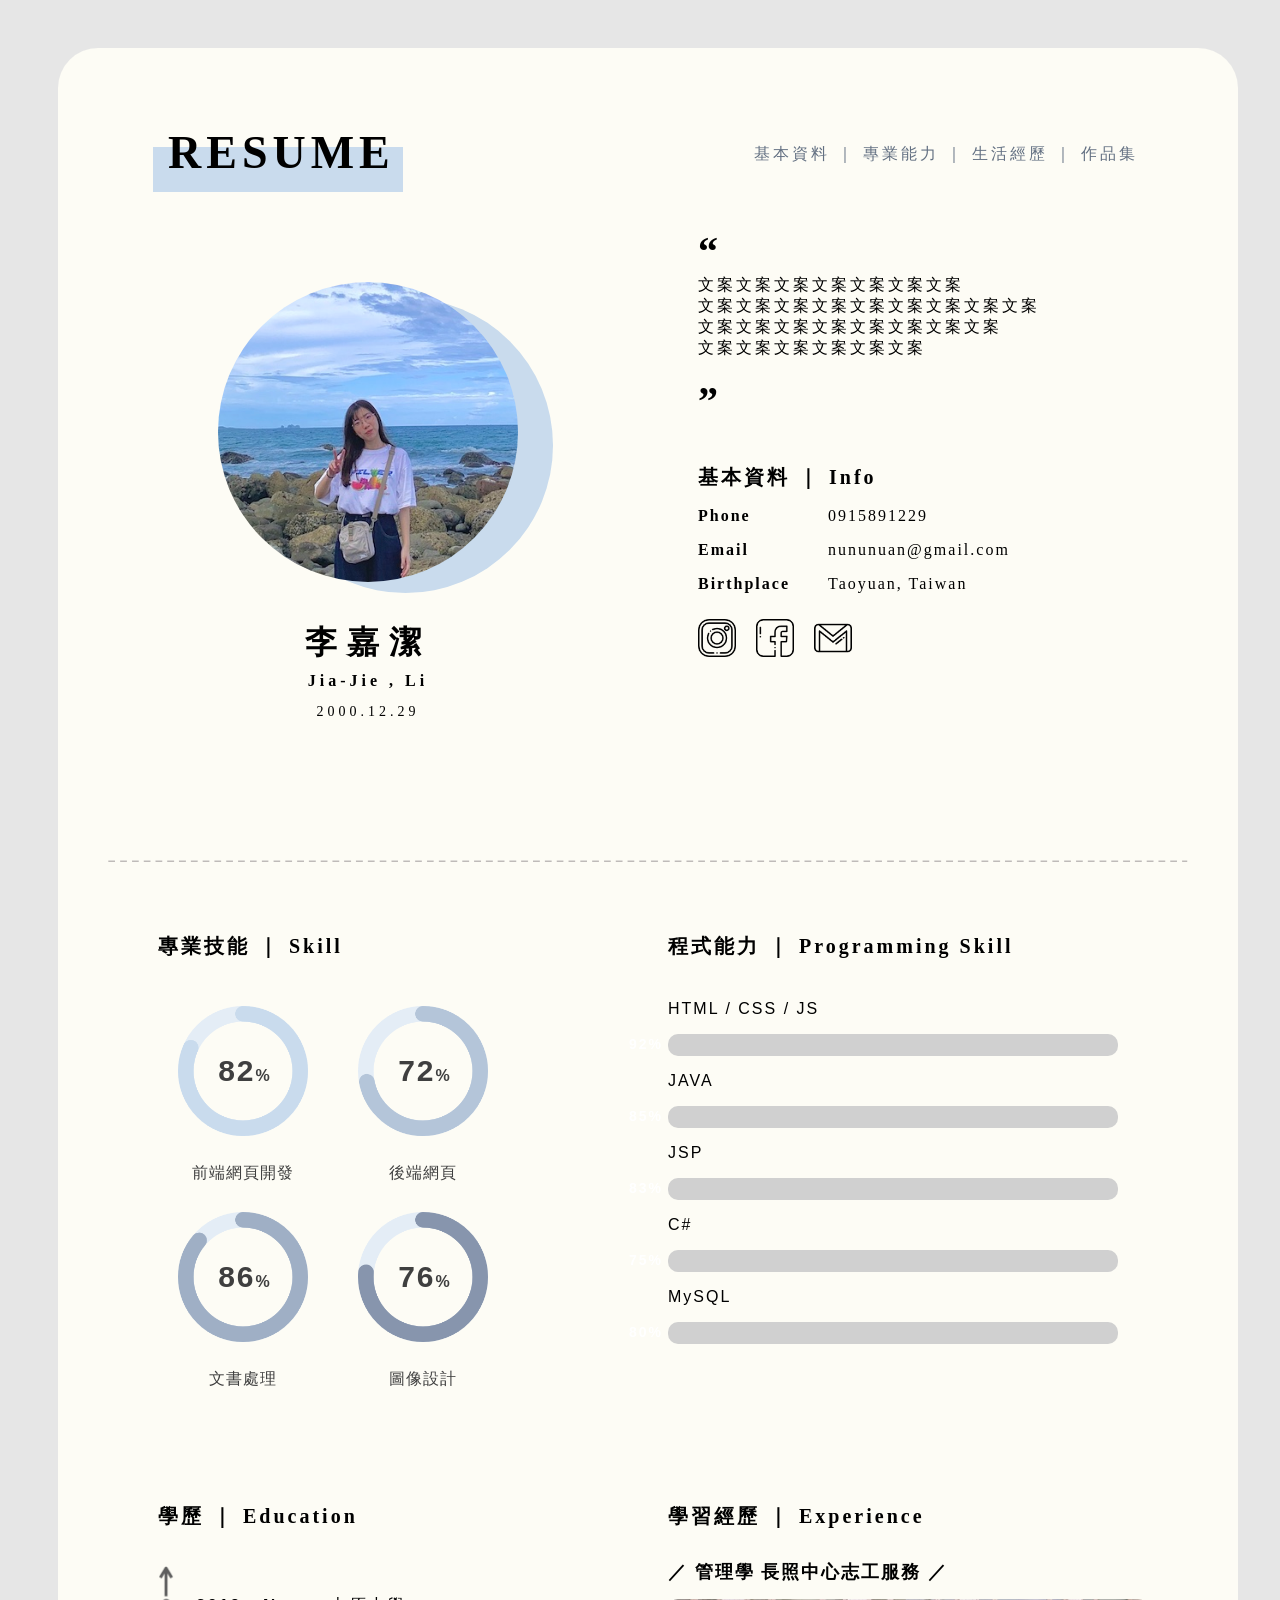
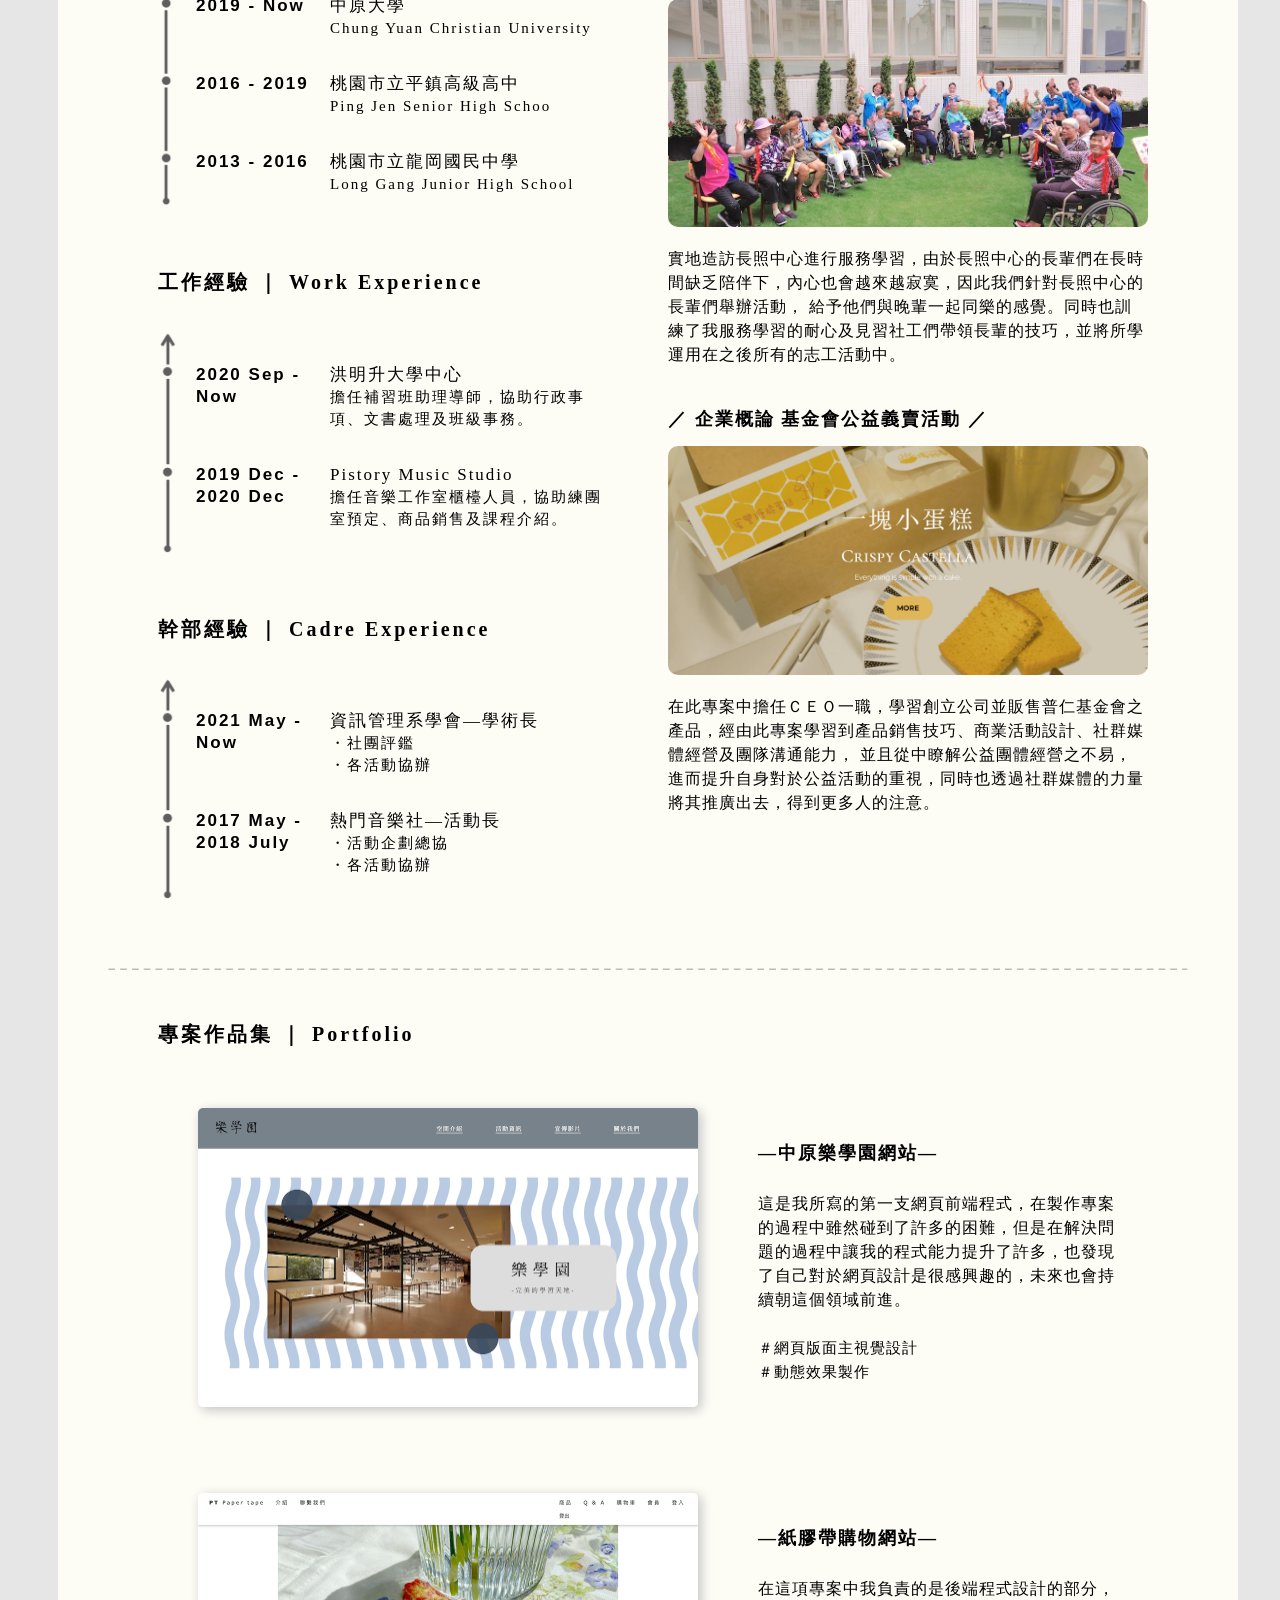
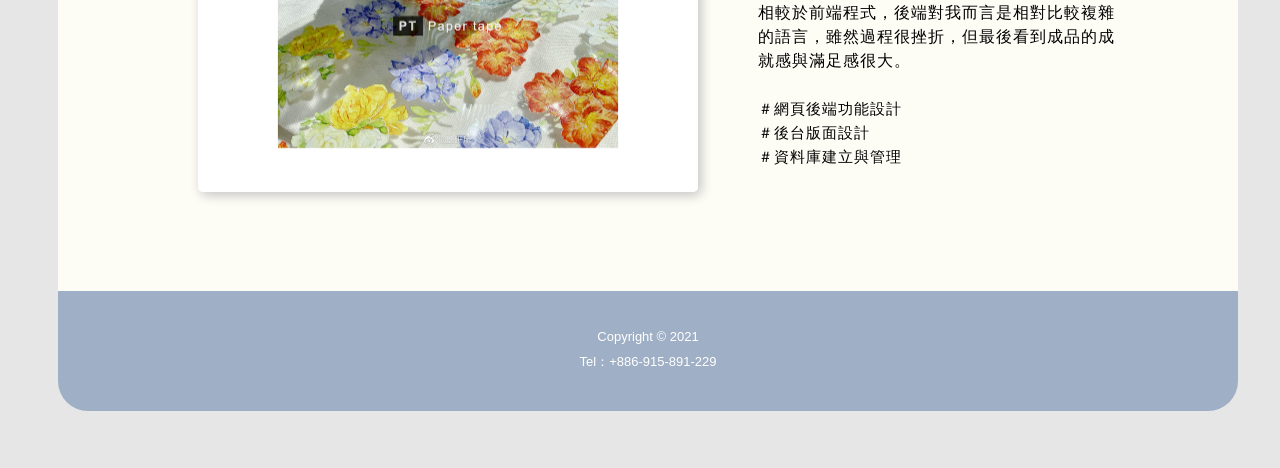
==== index.html @ 5266a080 "Add files via upload" ====
<!DOCTYPE html>
<html lang="en">
<head>
    <meta charset="UTF-8">
    <meta http-equiv="X-UA-Compatible" content="IE=edge">
    <meta name="viewport" content="width=device-width, initial-scale=1.0">
    <title>個人履歷</title>
    <link rel="stylesheet" href="R.css"> 

</head>

<body>

    <div class="big">
        <nav>
            <p><a href="#info">基本資料</a> ｜ <a href="#skill">專業能力</a> ｜ <a href="#exp">生活經歷</a> ｜ <a href="#port">作品集</a></p>
        </nav>
    <section class="s1">
        <div class="b1">
            <div class="title">
                <h1>RESUME</h1>
            <div class="cb1"></div>
            </div>
            <div class="p1">
                <img src="img/me-2.jpg">
                <img src="img/me-aft.PNG" class="pic-aft"> 
            </div>
            <div class="bgc1"></div>
            <div class="t1">
                <h1>李嘉潔</h1>
                <h2>Jia-Jie , Li</h2>
                <p>2000.12.29</p>
            </div>
        </div>
        <div id="info">
        <div class="b2">
            <div class="t2">
                <h1>“</h1>
                <p>文案文案文案文案文案文案文案<br>
                   文案文案文案文案文案文案文案文案文案<br>
                   文案文案文案文案文案文案文案文案<br>
                   文案文案文案文案文案文案<br><br></p>
                <h1>”</h1>
            </div>
            <div class="t3">
                <h1>基本資料 ｜ Info</h1>
                <div class="t4">
                    <div class="tleft">
                        <p>Phone</p>
                        <p>Email</p>
                        <p>Birthplace</p>
                    </div>
                    <div class="tright">
                        <p>0915891229</p>
                        <p>nununuan@gmail.com</p>
                        <p>Taoyuan, Taiwan</p>
                    </div>
                </div>
                <div class="t4">
                    <img src="img/ig.png">
                    <img src="img/fb.png">
                    <img src="img/email.png">
                </div>
            </div>
        </div>
        </div>
    </section>
    <img src="img/line.png" style="width: 1080px; margin-left: 50px; opacity: 0.8;">
    <section class="s2">
        <div id="skill">
        <div class="b3">
                <h1>專業技能 ｜ <span>Skill</span></h1>
            <div class="pie1">
                <div class="b-skills">
                    <div class="col-xs-12 col-sm-6 col-md-3">
                        <div class="skill-item center-block">
                            <div class="chart-container">
                                <div class="chart " data-percent="85" data-bar-color="#C9DBED">
                                    <span class="percent" data-after="%">85</span>
                                </div>
                            </div>
                            <p>前端網頁開發</p>
                        </div>
                    </div>
                </div>
            </div>
            <div class="pie2">
                    <div class="b-skills">
                        <div class="col-xs-12 col-sm-6 col-md-3">
                            <div class="skill-item center-block">
                                <div class="chart-container">       
                                    <div class="chart " data-percent="75" data-bar-color="#B4C5D9">
                                        <span class="percent" data-after="%">75</span>
                                    </div>        
                                </div>
                                <p>後端網頁</p>
                            </div>
                        </div>        
                    </div>
            </div>
            <div class="pie3">
                <div class="b-skills">
                    <div class="col-xs-12 col-sm-6 col-md-3">
                        <div class="skill-item center-block">
                            <div class="chart-container">
                                <div class="chart " data-percent="90" data-bar-color="#9FAFC5">
                                    <span class="percent" data-after="%">90</span>
                                </div>
                            </div>
                            <p>文書處理</p>
                        </div>
                    </div>
                </div>
            </div>
            <div class="pie4">
                <div class="b-skills">
                    <div class="col-xs-12 col-sm-6 col-md-3">
                        <div class="skill-item center-block">
                            <div class="chart-container">
                                <div class="chart " data-percent="80" data-bar-color="#8795AD">
                                    <span class="percent" data-after="%">80</span>
                                </div>
                            </div>
                            <p>圖像設計</p>
                        </div>
                    </div>
                </div>
            </div>
        </div>
        <div class="b4">
            <div id ="skill-section">
            <h1>程式能力 ｜ Programming Skill</h1>
            <div class="b-bar">
                <p>HTML / CSS / JS</p>
                <div class="progress">
                    <div class="progress-bar" data-progress="92">
                        <span>92%</span>
                    </div>
                </div>
                <p>JAVA</p>
                <div class="progress">
                    <div class="progress-bar" data-progress="85">
                        <span>85%</span>
                    </div>
                </div>
                <p>JSP</p>
                <div class="progress">
                    <div class="progress-bar" data-progress="83">
                        <span>83%</span>
                    </div>
                </div>
                <p>C#</p>
                <div class="progress">
                    <div class="progress-bar" data-progress="75">
                        <span>75%</span>
                    </div>
                </div>
                <p>MySQL</p>
                <div class="progress">
                    <div class="progress-bar" data-progress="80">
                        <span>80%</span>
                    </div>
                </div>
            </div>
            </div>
        </div>
        </div>
    </section>

    <section class="s3">
        <div id="exp">
        <div class="bb7">
            <div class="bb56">
                <div class="b5">
                    <h1>學歷 ｜ Education</h1>
                    <img src="img/edu-arrow.png">
                    <table class="bg">
                        <tr>
                            <td class="th">2019 - Now</td>
                            <td class="tp">中原大學<br><span class="small">Chung Yuan Christian University</span></td>
                        </tr>
                    </table>
                    <table class="bg">
                        <tr>
                            <td class="th">2016 - 2019</td>
                            <td class="tp">桃園市立平鎮高級高中<br><span class="small">Ping Jen Senior High Schoo</span></td>
                        </tr>
                    </table>
                    <table class="bg">
                        <tr>
                            <td class="th">2013 - 2016</td>
                            <td class="tp">桃園市立龍岡國民中學<br><span class="small">Long Gang Junior High School</span></td>
                        </tr>
                    </table>
                </div>
                <div class="b6">
                    <h1>工作經驗 ｜ Work Experience</h1>
                    <img src="img/work-arrow.png">
                    <table class="bg">
                        <tr>
                            <td class="th">2020 Sep -<br>Now</td>
                            <td class="tp">洪明升大學中心<br><span class="small">擔任補習班助理導師，協助行政事項、文書處理及班級事務。</span></td>
                        </tr>
                    </table>
                    <table class="bg">
                        <tr>
                            <td class="th">2019 Dec -<br>2020 Dec</td>
                            <td class="tp">Pistory Music Studio<br><span class="small">擔任音樂工作室櫃檯人員，協助練團室預定、商品銷售及課程介紹。</span></td>
                        </tr>
                    </table>
                </div>
                <div class="b7">
                    <h1>幹部經驗 ｜ Cadre Experience</h1>
                    <img src="img/work-arrow.png">
                    <table class="bg">
                        <tr>
                            <td class="th">2021 May -<br>Now</td>
                            <td class="tp">資訊管理系學會—學術長<br><span class="small">・社團評鑑<br>・各活動協辦</span></td>
                        </tr>
                    </table>
                    <table class="bg">
                        <tr>
                            <td class="th">2017 May -<br>2018 July</td>
                            <td class="tp">熱門音樂社—活動長<br><span class="small">・活動企劃總協<br>・各活動協辦</span></td>
                        </tr>
                    </table>
                </div>
            </div>
            <div class="b8">
                <h1>學習經歷 ｜ Experience</h1>
                <div class="c1">
                    <h2>／ 管理學 <span class="small"> 長照中心志工服務 ／</span></h2>
                    <img src="img/c1-1.jpg" onmouseover="this.src=' img/c1-2.png ';" onmouseout="this.src=' img/c1-1.jpg ';" width="450px">
                    <p>實地造訪<span>長照中心進行服務學習</span>，由於長照中心的長輩們在長時間缺乏陪伴下，內心也會越來越寂寞，因此我們針對長照中心的長輩們舉辦活動，
                        給予他們與晚輩一起同樂的感覺。同時也訓練了我服務學習的<span>耐心</span>及<span>見習社工</span>們帶領長輩的技巧，並將所學運用在之後所有的志工活動中。</p>
                    <div class="b8-icon-1">
                        <img src="img/star-2.png" style="width: 80px; position: absolute; left: -75px; top: 350px;">
                        <img src="img/star-1.png" style="width: 90px; position: absolute; left: 465px; top: 420px;">
                    </div>
                </div>
                <div class="c2">
                    <h2>／ 企業概論 <span class="small"> 基金會公益義賣活動 ／</span></h2>
                    <img src="img/c2-1.png" onmouseover="this.src=' img/c2-2.png ';" onmouseout="this.src=' img/c2-1.png ';" width="450px">
                    <p>在此專案中<span>擔任ＣＥＯ</span>一職，學習創立公司並販售普仁基金會之產品，經由此專案學習到<span>產品銷售技巧、商業活動設計、社群媒體經營及團隊溝通能力</span>，
                        並且從中瞭解公益團體經營之不易，進而提升自身對於公益活動的重視，同時也透過社群媒體的力量將其推廣出去，得到更多人的注意。
                    </p>
                    <div class="b8-icon-2">
                        <img src="img/cake-1.png" style="width: 80px; position: absolute; left: -75px; top: 860px;">
                        <img src="img/cake-2.png" style="width: 80px; position: absolute; left: 485px; top: 800px; ">
                    </div>
                </div>
                
            </div>
        </div>
        </div>
    </section>
    <img src="img/line.png" style="width: 1080px; margin-left: 50px; opacity: 0.8;">
    <section class="s4">
        <div id="port">
        <div class="b9">
            <h1>專案作品集 ｜ Portfolio</h1>
            <div class="port-1">
                <img src="img/port-1.png">
                <h2>—中原樂學園網站—</h2>
                <p>這是我所寫的第一支網頁前端程式，在製作專案的過程中雖然碰到了許多的困難，但是在解決問題的過程中讓我的程式能力提升了許多，也發現了自己對於網頁設計是很感興趣的，未來也會持續朝這個領域前進。
                    <span><br><br>＃網頁版面主視覺設計<br>＃動態效果製作</span>
                </p>
            </div>
            <div class="port-2">
                <img src="img/port-2.png">
                <h2>—紙膠帶購物網站—</h2>
                <p>在這項專案中我負責的是後端程式設計的部分，相較於前端程式，後端對我而言是相對比較複雜的語言，雖然過程很挫折，但最後看到成品的成就感與滿足感很大。
                    <span><br><br>＃網頁後端功能設計<br>＃後台版面設計<br>＃資料庫建立與管理</span>
                </p>
            </div>
        </div>
        </div>
    </section>
    <footer>
        <div class="foot">
            <p>Copyright © 2021<br>Tel：+886-915-891-229</p>
        </div>
    </footer>




    </div>
<script src="js/jquery-2.2.4.min.js"></script>
<script src="js/jquery.appear.min.js"></script>
<script src="js/jquery.easypiechart.min.js"></script> 
<script src="js/bar.js"></script>

</body>
</html>
---- R.css ----
body{
    background-color: #e6e6e6;
    position: absolute;
    left: 50%;
    transform: translate(-50%);
}
.big{
    width: 1180px;
    height: 3560px;
    background-color: #fdfcf5;
    margin-top: 40px;
    margin-bottom: 60px;
    border-radius: 40px;
    z-index: -10;
}
nav{
    position: absolute;
    top: 120px;
    right: 100px;
    z-index: 20;
}
nav p{
    color: #637082;
    letter-spacing: 3px;
}
a{
    text-decoration:none;
    color: #637082;
}


/*Info========================================*/
.s1{
    height: 800px;
    width: 1200px;
    position: relative;
    top: 20px;
    /*background-color: #cfcfce;*/
}
.b1{
    position: absolute;
    top: 40px;
    left: 160px;
}
.title h1{
    font-size: 46px;
    letter-spacing: 5px;
    position: relative;
    left: -50px;
    top: -20px;
    z-index: 1;
}
.cb1{
    width: 250px;
    height: 45px;
    background-color: #c9dbed;
    position: relative;
    top: -90px;
    left: -65px;
}
.p1{
    position: relative;
    margin-top: 0px;
    z-index: 1;
}
.p1 img{
    width: 300px;
    border-radius: 50%;
}
.pic-aft{
    position: absolute; 
    left: 0px;
    opacity: 0;
    transition: opacity .3s;

}
.p1:hover .pic-aft{
    opacity: 1;
}
.t1{
    margin-top: 40px;
    text-align: center;
}
.t1 h1{
    font-size: 32px;
    line-height: 32px;
    letter-spacing: 10px;
    margin: 0px;
}
.t1 h2{
    font-size: 16px;
    letter-spacing: 4px;
}
.t1 p{
    font-size: 14px;
    letter-spacing: 4px;
}
.bgc1{
    width: 295px;
    height: 295px;
    border-radius: 50%;
    background-color: #c9dbed;
    position: absolute;
    top: 190px;
    left: 40px;
}
.b2{
    position: absolute;
    top: 160px;
    left: 600px;
    width: 450px;
    height: 560px;
    /*background-color: rgb(238, 238, 238);*/
    padding-left: 40px;
}
.t2 h1{
    font-size: 40px;
    margin: 0px;
}
.t2 p{
    font-size: 16px;
    letter-spacing: 3px;
    margin: 0px;
}
.t3{
    margin-top: 40px;
}
.t3 h1{
    font-size: 20px;
    letter-spacing: 3px;
    margin: 0px;
}
.t4{
    display: flex;
}
.t4 p{
    font-size: 16px;
    letter-spacing: 2px;
}
.t4 .tleft{
    width: 130px;
    font-weight: bold;
}
.t4 img{
    width: 38px;
    height: 38px;
    margin-right: 20px;
    margin-top: 10px;
}


/*Skill=======================================*/
.s2{
    height: 590px;
    /*background-color: #fff;*/
}
/*pie chart==================================*/
.b3{
    position: absolute;
    left: 100px;
    margin-top: 50px;
}
.b3 p{
    letter-spacing: 1px;
}
.b3 h1{
    font-size: 20px;
    letter-spacing: 3px;
}
.b-skills
{
	text-align: center;
}
.b-skills:last-child { margin-bottom: -30px; }
.skill-item
{
	position: relative;
	max-width: 130px;
	width: 100%;
	margin-bottom: 30px;
	color: rgb(63, 63, 63);
}
.chart-container
{
	position: relative;
	width: 100%;
	height: 0;
	padding-top: 100%;
	margin-bottom: 27px;
}
.skill-item .chart,
.skill-item .chart canvas
{
	position: absolute;
	top: 0;
	left: 0;
	width: 100% !important;
	height: 100% !important;
}
.skill-item .chart:before
{
	content: "";
	width: 0;
	height: 100%;
}
.skill-item .chart:before,
.skill-item .percent
{
	display: inline-block;
	vertical-align: middle;
}
.skill-item .percent
{
	position: relative;
	font-size: 30px;
	font-weight: 700;
    letter-spacing: 2px;
	z-index: 2;
    font-family: Arial, Helvetica, sans-serif;
}
.skill-item  .percent:after
{
	content: attr(data-after);
	font-size: 16px;
}
.pie1{
    position: relative;
    top: 30px;
    left: 20px;

}
.pie2{
    position: relative;
    top: -148px;
    left: 200px;
}
.pie3{
    position: relative;
    top: -120px;
    left: 20px;
}
.pie4{
    position: relative;
    top: -298px;
    left: 200px;
}

/*skill bar===============================*/
.b4{
    position: absolute;
    left: 610px;
    margin-top: 50px;
    width: 450px;
    height: 480px;
}
.b4 h1{
    font-size: 20px;
    letter-spacing: 3px;
}
.b-bar{
    margin-top: 40px;
    font-family: Verdana, Geneva, Tahoma, sans-serif;
    letter-spacing: 2px;
}
.b-bar p{
    font-size: 16px;
}
.progress{
    width: 100%;
    height: 22px; /*軸寬度*/
    background-color: #D0D0D0;
    border-radius: 10px;
}
.progress .progress-bar{
    width: 0%;
    opacity: 0;
    height: 100%;
    background-color: #9FAFC5;
    border-radius: 10px;
    position: relative;
    transition: all 2s;
}
.progress-bar span{
    position: absolute;
    top: 0;
    right: 0;
    color: #fff;
    font-weight: 600;
    font-size: 14px;
    margin-top: 2px;
    margin-right: 5px;
}



/*歷程時間軸=========================================*/
.bb7{
    display: flex;
}
.s3{
    height: 1100px;
    /*background-color: rgb(206, 206, 206);*/
}
.b5{
    position: relative;
    top: 30px;
    left: 100px;
    height: 320px;
    width: 450px;
    /*background-color: lightcoral;*/
}
.b5 h1{
    font-size: 20px;
    letter-spacing: 3px;
}
.b5 img{
    height: 240px;
    position: relative;
    top: 20px;
}
.b6{
    position: relative;
    left: 100px;
    top: 60px;
    width: 450px;
    height: 300px;
    /*background-color: rosybrown;*/
}
.b6 h1{
    font-size: 20px;
    letter-spacing: 3px;
}
.b6 img{
    height: 220px;
    position: relative;
    top: 20px;
}
.b7{
    position: relative;
    left: 100px;
    top: 90px;
    height: 280px;
    width: 450px;
    /*background-color: royalblue;*/
}
.b7 h1{
    font-size: 20px;
    letter-spacing: 3px;
}
.b7 img{
    height: 220px;
    position: relative;
    top: 20px;
}
table {
    /*border: 1px solid;*/
    border-collapse: collapse;
    width: 420px;
    height: 70px;
    border-radius: 10px;
    letter-spacing: 2px;
    line-height: 22px;
    transition: .5s;
}
td{
    /*border: 1px solid;*/
    vertical-align: text-top; /*文字靠上對齊*/
    padding-top: 8px;
    padding-left: 13px;
}
.bg:hover{
    border-radius: 10px;
    background-color: #B4C5D9;
}
.th{
    width: 120px;
    font-size: 17px;
    font-weight: bold;
    font-family: Arial, Helvetica, sans-serif;
    line-height: 22px;
}
.tp{
    font-size: 17px;
}
.tp .small{
    font-size: 15px;
}

.b5 table{
    position: relative;
    left: 25px;
    top: -203px;
    margin-bottom: 18px;
    height: 60px;
}
.b6 table{
    position: relative;
    left: 25px;
    top: -181px;
    margin-bottom: 18px;
    height: 82px;
}
.b7 table{
    position: relative;
    left: 25px;
    top: -181px;
    margin-bottom: 18px;
    height: 82px;
}



/*學習經歷===========================================*/
.b8{
    width: 480px;
    height: 950px;
    position: relative;
    left: 160px;
    top: 30px;
    /*background-color: lightblue;*/
}
.b8 h1{
    font-size: 20px;
    letter-spacing: 3px;
}
.b8 img{
    width: 480px;
    border-radius: 10px;
}
.b8 h2{
    font-size: 18px;
    letter-spacing: 2px;
}
.b8 p{
    letter-spacing: 1px;
    line-height: 24px;
}
.c1{
    margin-top: 30px;
}
.c2{
    margin-top: 40px;
}
/*hover互動===================*/
.b8-icon-1 img{
    opacity: 0;
}
.c1:hover p span{
    background-color: rgb(247, 240, 144);
    font-weight: 800;
}
.c1:hover .b8-icon-1 img{
    opacity: 1;
}

.b8-icon-2 img{
    opacity: 0;
}
.c2:hover p span{
    background-color: rgb(247, 240, 144);
    font-weight: 800;
}
.c2:hover .b8-icon-2 img{
    opacity: 1;
}

    

/*作品集================================================*/
.s4{
    height: 900px;
    /*background-color: thistle;*/
}
.b9{
    width: 980px;
    height: 850px;
    position: relative;
    left: 100px;
    top: 30px;
    /*background-color: lightblue;*/
}
.b9 h1{
    font-size: 20px;
    letter-spacing: 3px;
}
.b9 img{
    width: 500px;
    border-radius: 5px;
    position: relative;
    z-index: 1;
    transition: transform .4s;
    box-shadow:3px 3px 12px #C2C2C2;

}
.b9 img:hover{
    transform: scale(1.1);

}
.b9 h2{
    font-size: 18px;
    letter-spacing: 2px;
    transition: .5s;
}
.b9 p{
    width: 360px;
    letter-spacing: 1px;
    line-height: 24px;
}

.port-1{
    /*background-color: #e1edfa;*/
    border-radius: 20px;
    width: 900px;
    height: 305px;
    margin-top: 60px;
    margin-left: 40px;
}
.port-1 h2{
    position: absolute;
    left: 600px;
    top: 105px;
}
.port-1:hover h2{
    letter-spacing: 8px;
    left: 645px;
}
.port-1 p{
    position:absolute;
    left: 600px;
    top: 155px;
}
.port-1 p span{
    font-size: 15px;
}
.port-1:hover span{
    color: #3A5471;
}
.port-2{
    /*background-color: #e1edfa;*/
    width: 900px;
    height: 305px;
    margin-top: 80px;
    margin-left: 40px;  
}
.port-2 h2{
    position: absolute;
    left: 600px;
    top: 490px;
}
.port-2:hover h2{
    letter-spacing: 8px;
    left: 648px;
}
.port-2 p{
    position:absolute;
    left: 600px;
    top: 540px;
}
.port-2 p span{
    font-size: 15px;
}
.port-2:hover span{
    color: #3A5471;
}

/*footer===============================*/
.foot{
    width: 1180px;
    height: 100px;
    border-bottom-right-radius: 30px;
    border-bottom-left-radius: 30px;
    background-color: #9FAFC5;
    padding-top: 20px;
}
.foot p{
    font-size: 13px;
    color: #fff;
    text-align: center;
    font-family: Arial, Helvetica, sans-serif;
    line-height: 25px;
}
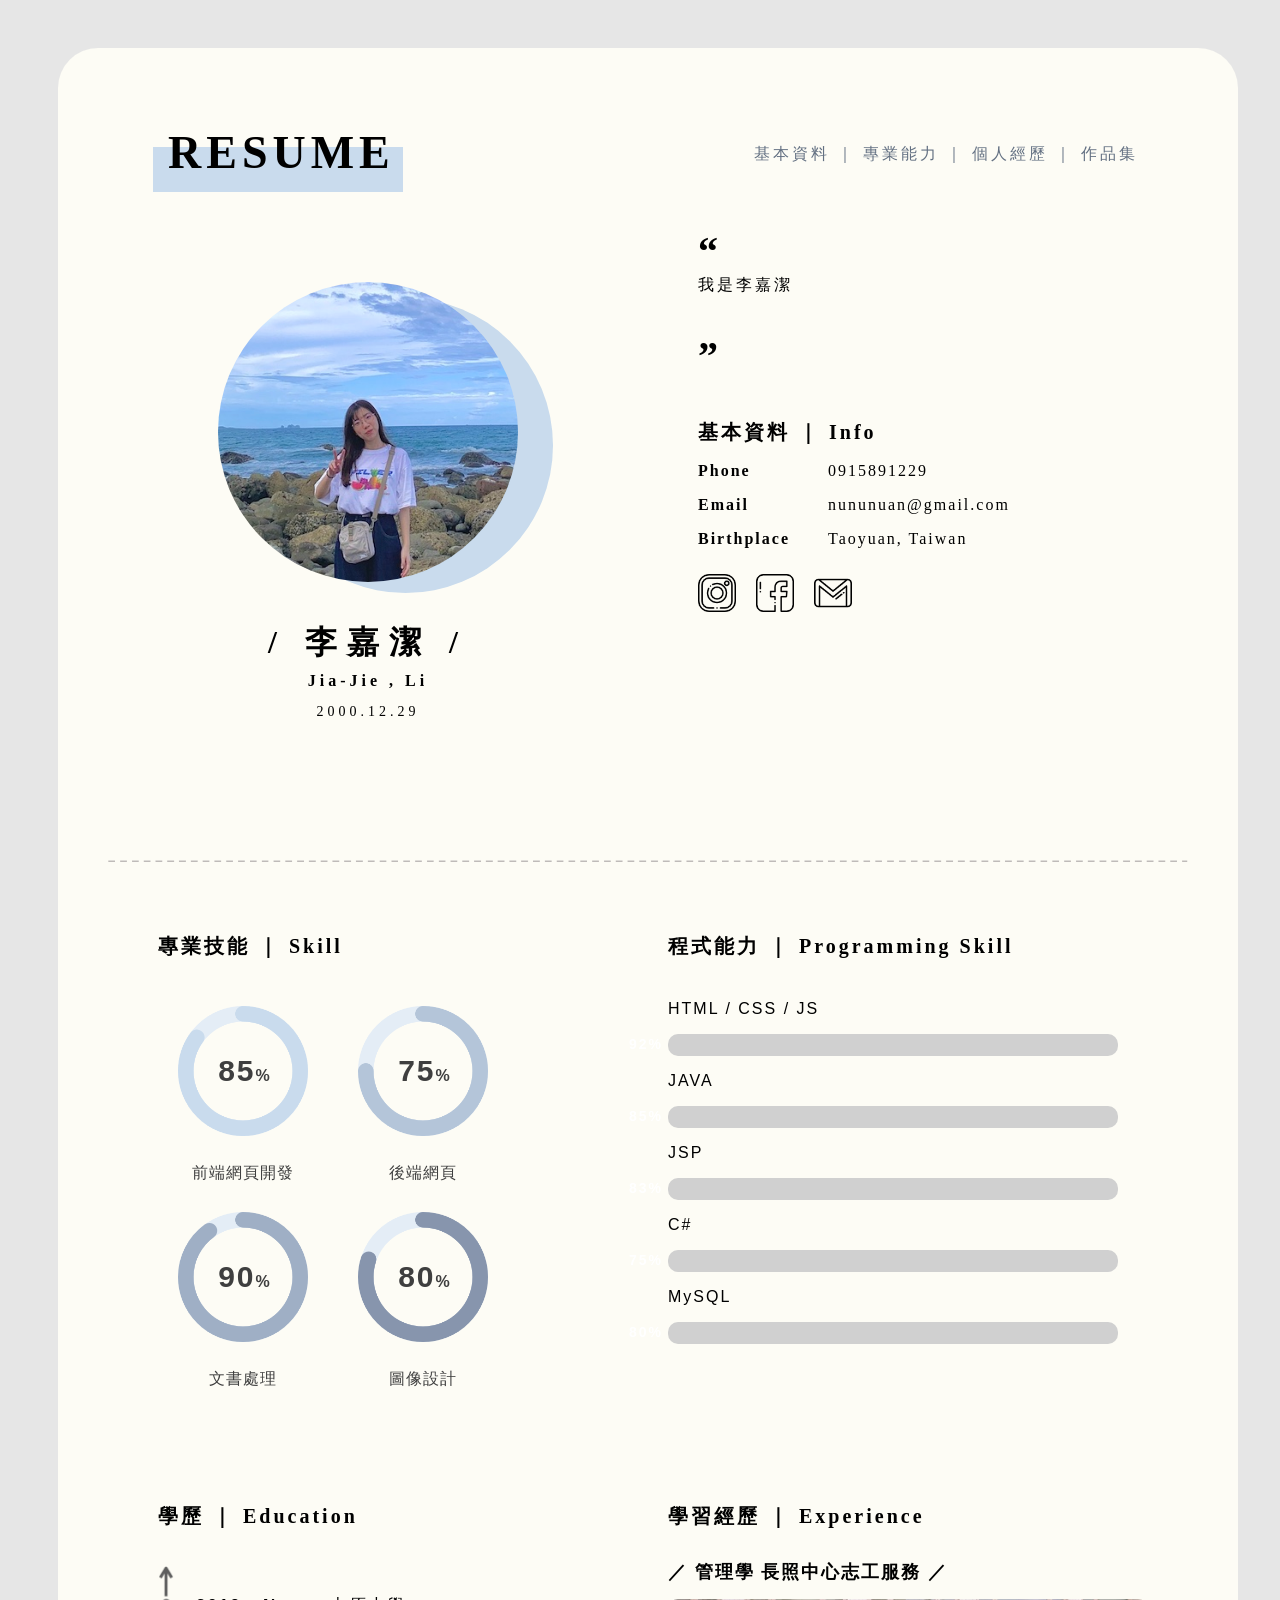
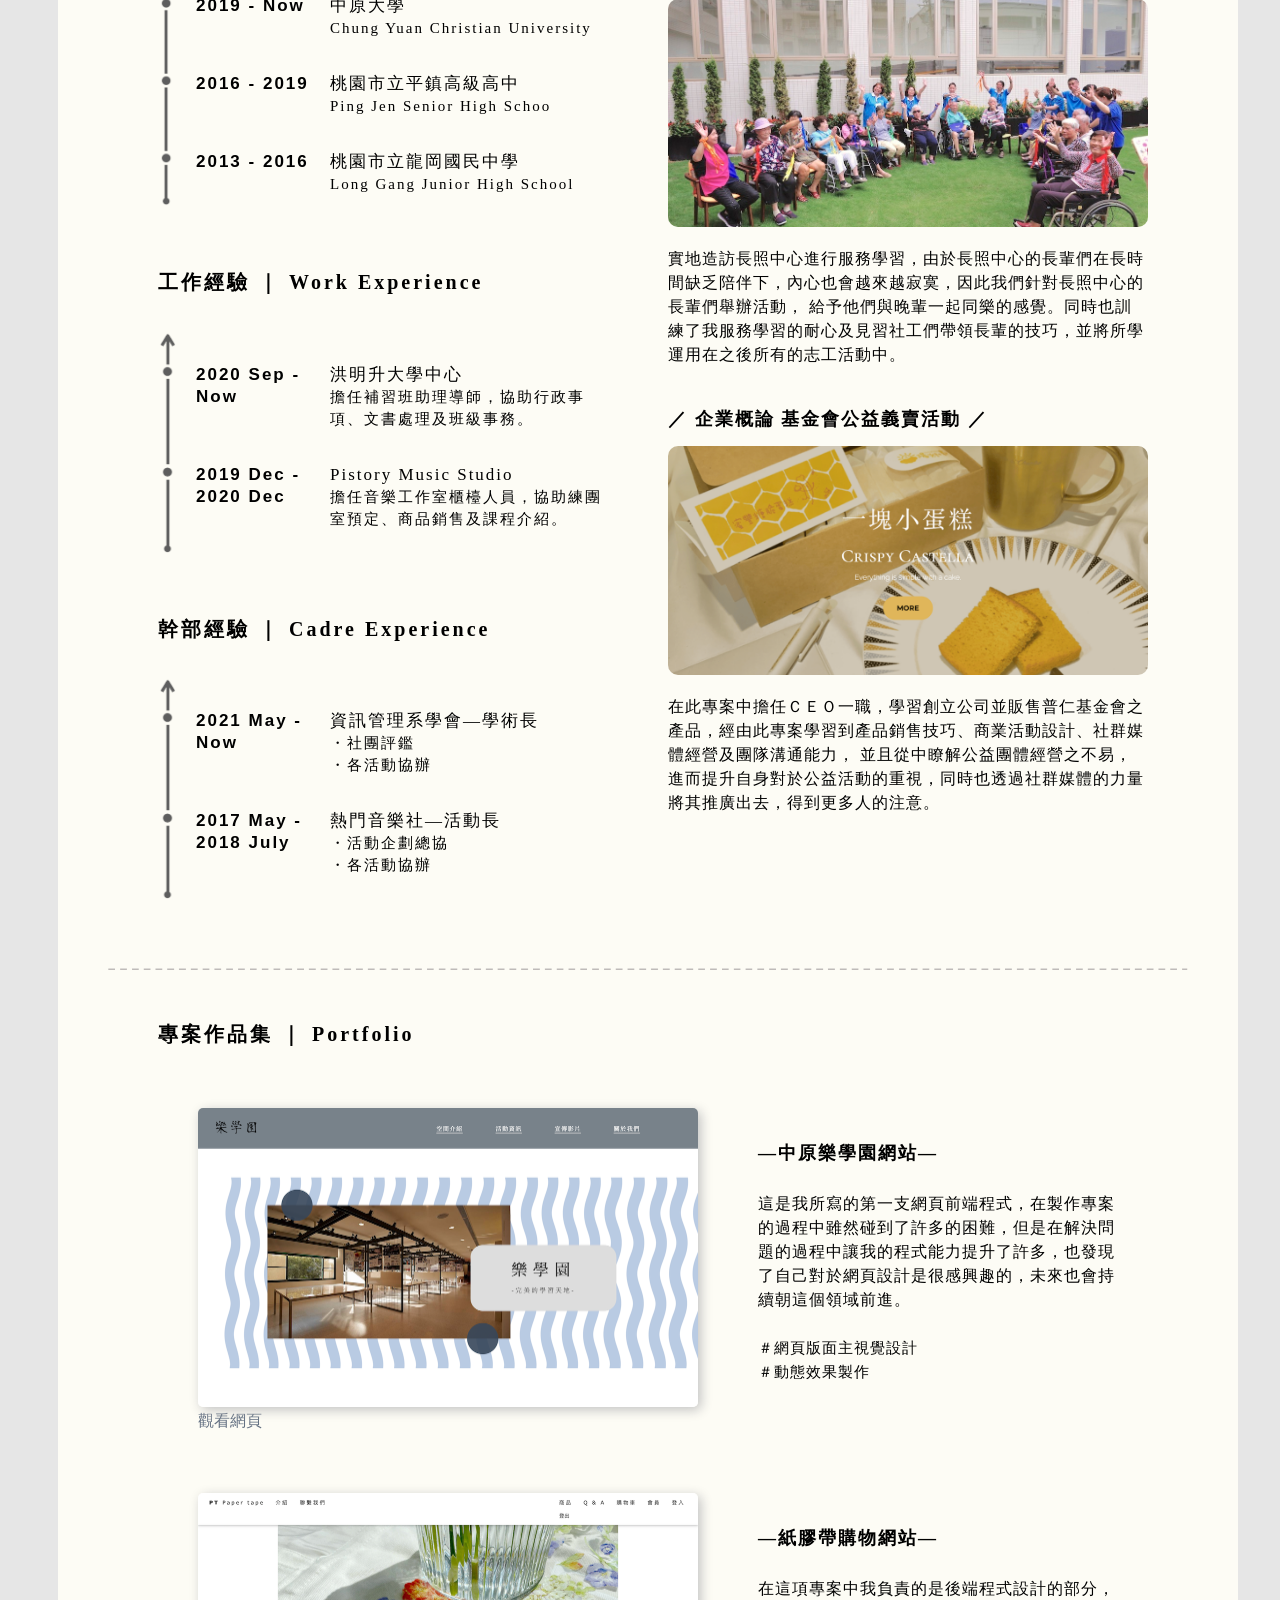
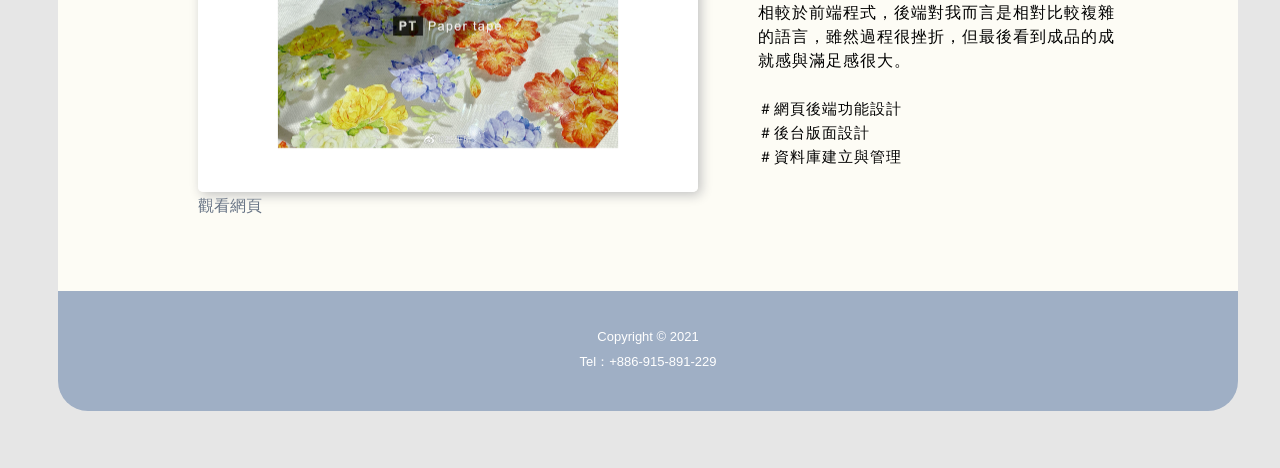
==== commit c5d2ddeb: "Add files via upload" ====
--- a/index.html
+++ b/index.html
@@ -13,7 +13,7 @@
 
     <div class="big">
         <nav>
-            <p><a href="#info">基本資料</a> ｜ <a href="#skill">專業能力</a> ｜ <a href="#exp">生活經歷</a> ｜ <a href="#port">作品集</a></p>
+            <p><a href="#info">基本資料</a> ｜ <a href="#skill">專業能力</a> ｜ <a href="#exp">個人經歷</a> ｜ <a href="#port">作品集</a></p>
         </nav>
     <section class="s1">
         <div class="b1">
@@ -27,7 +27,7 @@
             </div>
             <div class="bgc1"></div>
             <div class="t1">
-                <h1>李嘉潔</h1>
+                <h1>/ 李嘉潔 /</h1>
                 <h2>Jia-Jie , Li</h2>
                 <p>2000.12.29</p>
             </div>
@@ -36,14 +36,12 @@
         <div class="b2">
             <div class="t2">
                 <h1>“</h1>
-                <p>文案文案文案文案文案文案文案<br>
-                   文案文案文案文案文案文案文案文案文案<br>
-                   文案文案文案文案文案文案文案文案<br>
-                   文案文案文案文案文案文案<br><br></p>
+                <p>我是李嘉潔<br>
+                   <br><br></p>
                 <h1>”</h1>
             </div>
             <div class="t3">
-                <h1>基本資料 ｜ Info</h1>
+                <h1>基本資料 ｜ <span>Info</span></h1>
                 <div class="t4">
                     <div class="tleft">
                         <p>Phone</p>
@@ -57,9 +55,9 @@
                     </div>
                 </div>
                 <div class="t4">
-                    <img src="img/ig.png">
-                    <img src="img/fb.png">
-                    <img src="img/email.png">
+                    <a href="https://www.instagram.com/_001229/"><img src="img/ig.png"></a> 
+                    <a href="https://www.facebook.com/nununuan/"><img src="img/fb.png"></a> 
+                    <a href="mailto:nununuan@gmail.com"><img src="img/email.png"></a>
                 </div>
             </div>
         </div>
@@ -129,7 +127,7 @@
         </div>
         <div class="b4">
             <div id ="skill-section">
-            <h1>程式能力 ｜ Programming Skill</h1>
+            <h1>程式能力 ｜ <span>Programming Skill</span></h1>
             <div class="b-bar">
                 <p>HTML / CSS / JS</p>
                 <div class="progress">
@@ -172,7 +170,7 @@
         <div class="bb7">
             <div class="bb56">
                 <div class="b5">
-                    <h1>學歷 ｜ Education</h1>
+                    <h1>學歷 ｜ <span>Education</span></h1>
                     <img src="img/edu-arrow.png">
                     <table class="bg">
                         <tr>
@@ -194,7 +192,7 @@
                     </table>
                 </div>
                 <div class="b6">
-                    <h1>工作經驗 ｜ Work Experience</h1>
+                    <h1>工作經驗 ｜ <span>Work Experience</span></h1>
                     <img src="img/work-arrow.png">
                     <table class="bg">
                         <tr>
@@ -210,7 +208,7 @@
                     </table>
                 </div>
                 <div class="b7">
-                    <h1>幹部經驗 ｜ Cadre Experience</h1>
+                    <h1>幹部經驗 ｜ <span>Cadre Experience</span></h1>
                     <img src="img/work-arrow.png">
                     <table class="bg">
                         <tr>
@@ -227,7 +225,7 @@
                 </div>
             </div>
             <div class="b8">
-                <h1>學習經歷 ｜ Experience</h1>
+                <h1>學習經歷 ｜ <span>Experience</span></h1>
                 <div class="c1">
                     <h2>／ 管理學 <span class="small"> 長照中心志工服務 ／</span></h2>
                     <img src="img/c1-1.jpg" onmouseover="this.src=' img/c1-2.png ';" onmouseout="this.src=' img/c1-1.jpg ';" width="450px">
@@ -258,13 +256,14 @@
     <section class="s4">
         <div id="port">
         <div class="b9">
-            <h1>專案作品集 ｜ Portfolio</h1>
+            <h1>專案作品集 ｜ <span>Portfolio</span></h1>
             <div class="port-1">
                 <img src="img/port-1.png">
                 <h2>—中原樂學園網站—</h2>
                 <p>這是我所寫的第一支網頁前端程式，在製作專案的過程中雖然碰到了許多的困難，但是在解決問題的過程中讓我的程式能力提升了許多，也發現了自己對於網頁設計是很感興趣的，未來也會持續朝這個領域前進。
                     <span><br><br>＃網頁版面主視覺設計<br>＃動態效果製作</span>
                 </p>
+                <a href="https://qaq1229.github.io/QAQ1229/"><div class="bt">觀看網頁</div></a>
             </div>
             <div class="port-2">
                 <img src="img/port-2.png">
@@ -272,6 +271,7 @@
                 <p>在這項專案中我負責的是後端程式設計的部分，相較於前端程式，後端對我而言是相對比較複雜的語言，雖然過程很挫折，但最後看到成品的成就感與滿足感很大。
                     <span><br><br>＃網頁後端功能設計<br>＃後台版面設計<br>＃資料庫建立與管理</span>
                 </p>
+                <a href="https://chris-gpm.github.io/final/index.html"><div class="bt">觀看網頁</div></a>
             </div>
         </div>
         </div>
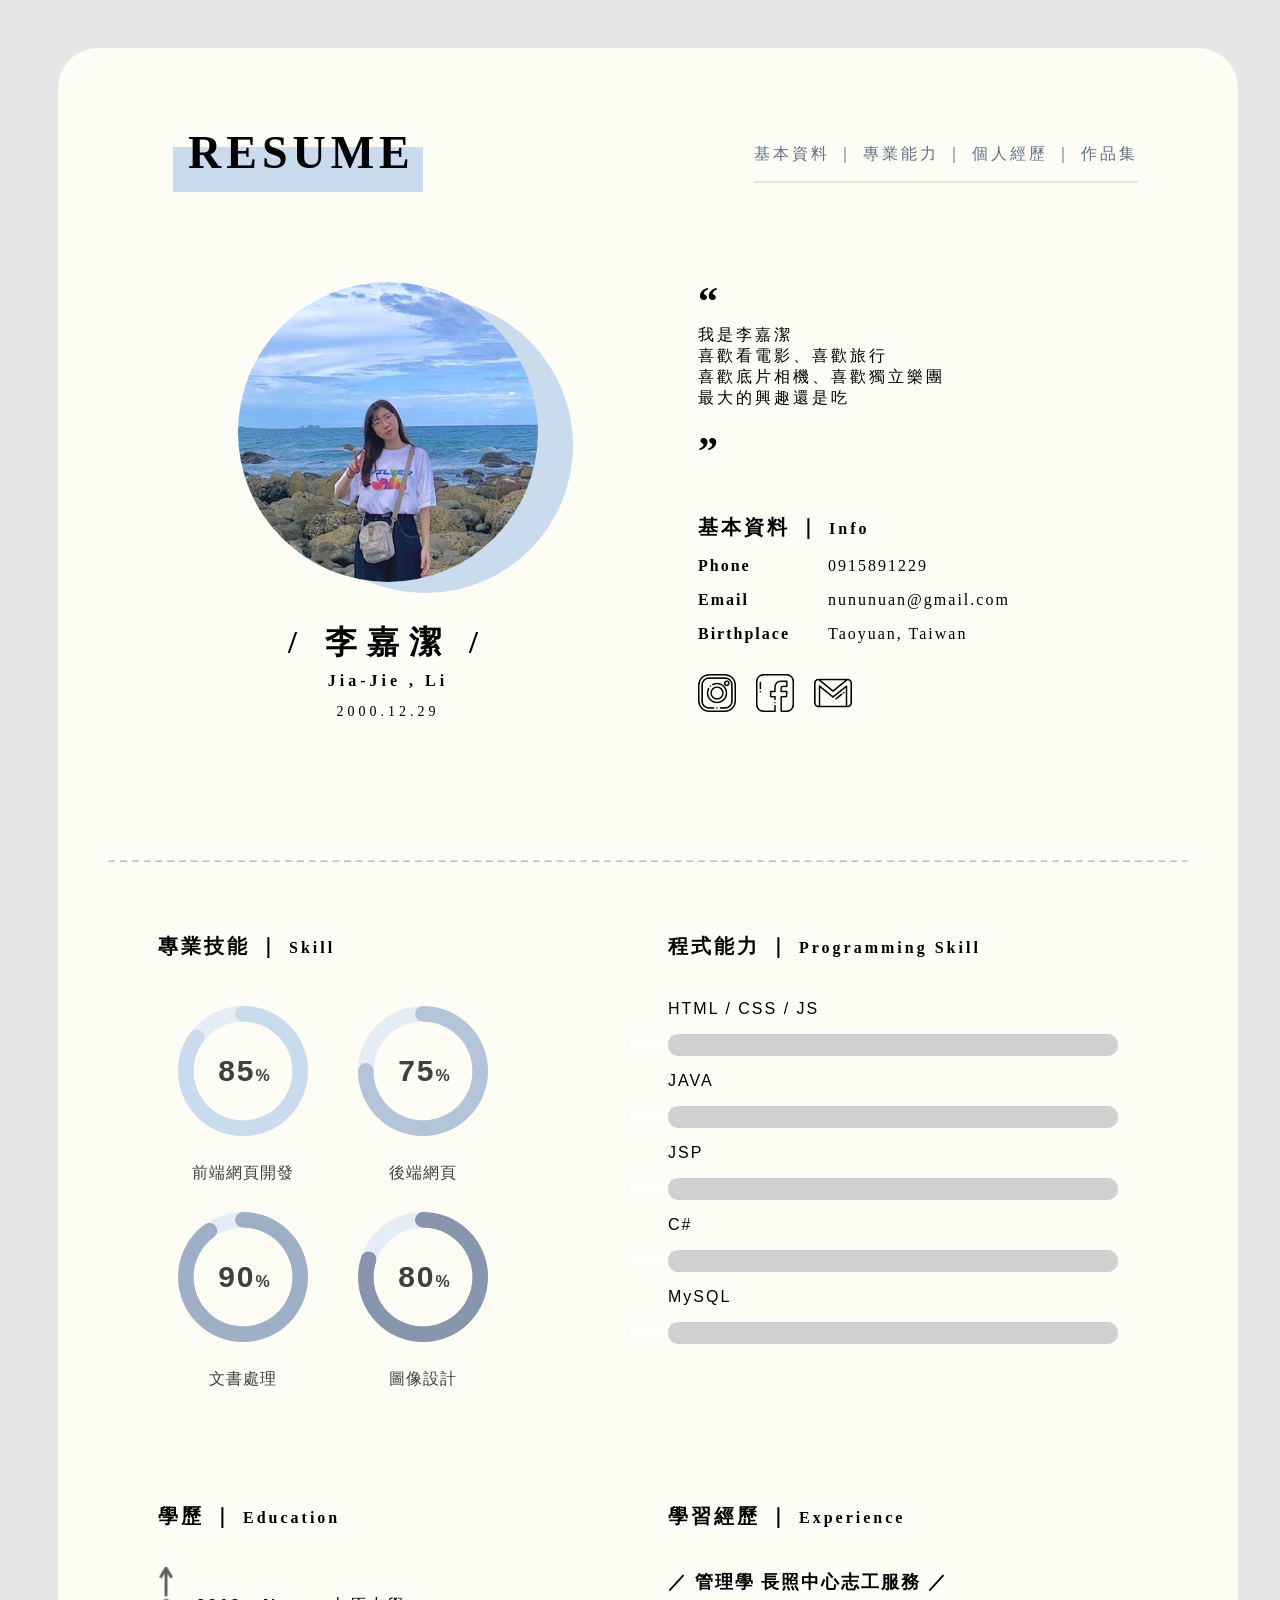
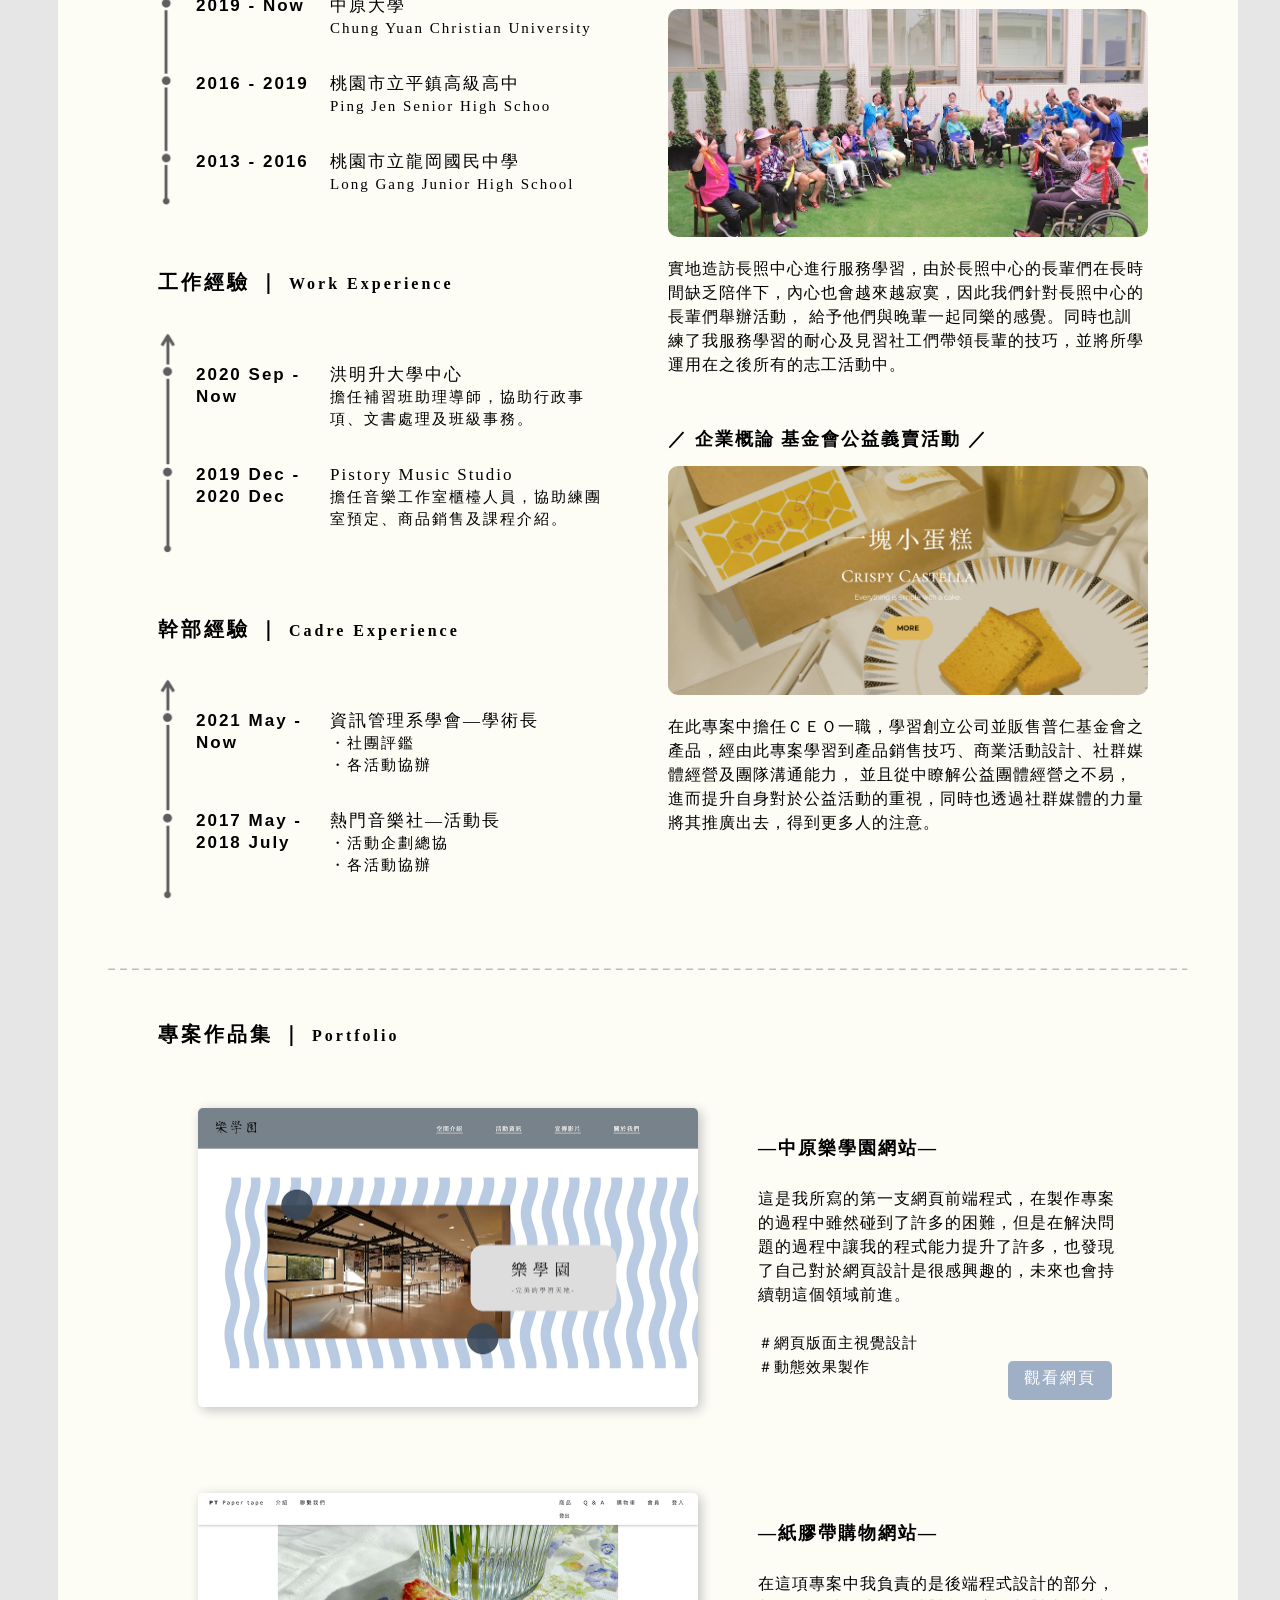
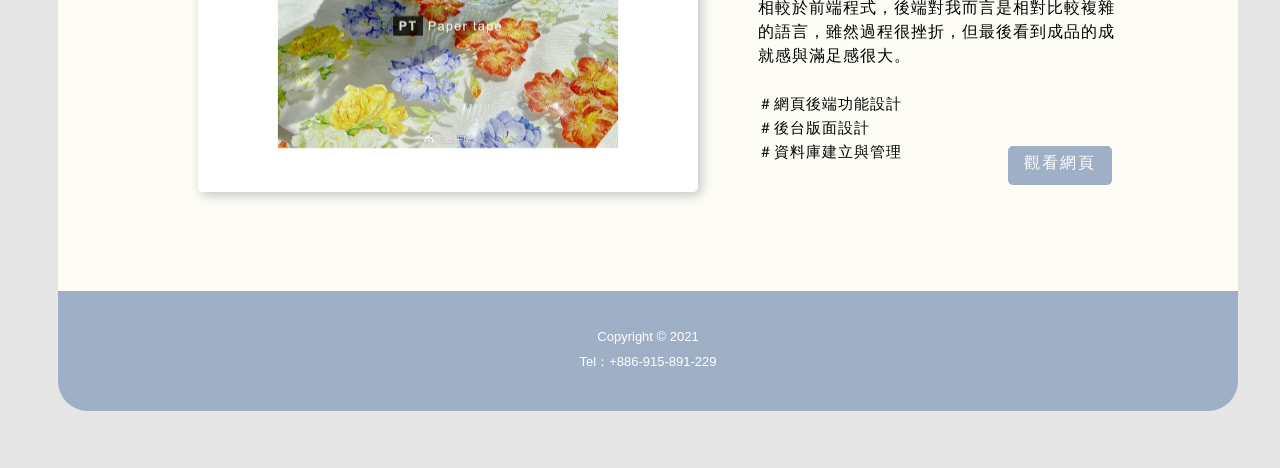
==== commit b4c0d7a0: "Add files via upload" ====
--- a/index.html
+++ b/index.html
@@ -37,6 +37,9 @@
             <div class="t2">
                 <h1>“</h1>
                 <p>我是李嘉潔<br>
+                   喜歡看電影、喜歡旅行<br>
+                   喜歡底片相機、喜歡獨立樂團<br>
+                   最大的興趣還是吃
                    <br><br></p>
                 <h1>”</h1>
             </div>
@@ -265,6 +268,9 @@
                 </p>
                 <a href="https://qaq1229.github.io/QAQ1229/"><div class="bt">觀看網頁</div></a>
             </div>
+            <div class="bt-c">
+                <img src="img/click.png" style="width: 80px; position: absolute; left: 940px; top: 280px; ">
+            </div>
             <div class="port-2">
                 <img src="img/port-2.png">
                 <h2>—紙膠帶購物網站—</h2>
@@ -273,6 +279,9 @@
                 </p>
                 <a href="https://chris-gpm.github.io/final/index.html"><div class="bt">觀看網頁</div></a>
             </div>
+            <div class="bt-c">
+                <img src="img/click.png" style="width: 80px; position: absolute; left: 940px; top: 665px; ">
+            </div>
         </div>
         </div>
     </section>
--- a/R.css
+++ b/R.css
@@ -1,8 +1,14 @@
+
+@import url(https://fonts.googleapis.com/earlyaccess/cwtexfangsong.css);
+
+
 body{
     background-color: #e6e6e6;
     position: absolute;
     left: 50%;
     transform: translate(-50%);
+    font-family: ‘cwTeXFangSong’, serif;
+
 }
 .big{
     width: 1180px;
@@ -18,16 +24,17 @@
     top: 120px;
     right: 100px;
     z-index: 20;
+    border-bottom: 2px solid #e6e6e6;
 }
 nav p{
     color: #637082;
     letter-spacing: 3px;
+    font-size: 16px;
 }
 a{
     text-decoration:none;
     color: #637082;
 }
-
 
 /*Info========================================*/
 .s1{
@@ -40,7 +47,7 @@
 .b1{
     position: absolute;
     top: 40px;
-    left: 160px;
+    left: 180px;
 }
 .title h1{
     font-size: 46px;
@@ -106,7 +113,7 @@
 }
 .b2{
     position: absolute;
-    top: 160px;
+    top: 210px;
     left: 600px;
     width: 450px;
     height: 560px;
@@ -130,6 +137,9 @@
     letter-spacing: 3px;
     margin: 0px;
 }
+.t3 h1 span{
+    font-size: 16px;
+}
 .t4{
     display: flex;
 }
@@ -145,7 +155,7 @@
     width: 38px;
     height: 38px;
     margin-right: 20px;
-    margin-top: 10px;
+    margin-top:15px;
 }
 
 
@@ -166,6 +176,9 @@
 .b3 h1{
     font-size: 20px;
     letter-spacing: 3px;
+}
+.b3 h1 span{
+    font-size: 16px;
 }
 .b-skills
 {
@@ -256,6 +269,9 @@
 .b4 h1{
     font-size: 20px;
     letter-spacing: 3px;
+}
+.b4 h1 span{
+    font-size: 16px;
 }
 .b-bar{
     margin-top: 40px;
@@ -313,6 +329,9 @@
     font-size: 20px;
     letter-spacing: 3px;
 }
+.b5 h1 span{
+    font-size: 16px;
+}
 .b5 img{
     height: 240px;
     position: relative;
@@ -330,6 +349,9 @@
     font-size: 20px;
     letter-spacing: 3px;
 }
+.b6 h1 span{
+    font-size: 16px;
+}
 .b6 img{
     height: 220px;
     position: relative;
@@ -346,6 +368,9 @@
 .b7 h1{
     font-size: 20px;
     letter-spacing: 3px;
+}
+.b7 h1 span{
+    font-size: 16px;
 }
 .b7 img{
     height: 220px;
@@ -360,7 +385,7 @@
     border-radius: 10px;
     letter-spacing: 2px;
     line-height: 22px;
-    transition: .5s;
+    transition: .3s;
 }
 td{
     /*border: 1px solid;*/
@@ -423,6 +448,9 @@
     font-size: 20px;
     letter-spacing: 3px;
 }
+.b8 h1 span{
+    font-size: 16px;
+}
 .b8 img{
     width: 480px;
     border-radius: 10px;
@@ -436,10 +464,10 @@
     line-height: 24px;
 }
 .c1{
-    margin-top: 30px;
+    margin-top: 40px;
 }
 .c2{
-    margin-top: 40px;
+    margin-top: 50px;
 }
 /*hover互動===================*/
 .b8-icon-1 img{
@@ -483,18 +511,8 @@
     font-size: 20px;
     letter-spacing: 3px;
 }
-.b9 img{
-    width: 500px;
-    border-radius: 5px;
-    position: relative;
-    z-index: 1;
-    transition: transform .4s;
-    box-shadow:3px 3px 12px #C2C2C2;
-
-}
-.b9 img:hover{
-    transform: scale(1.1);
-
+.b9 h1 span{
+    font-size: 16px;
 }
 .b9 h2{
     font-size: 18px;
@@ -506,7 +524,28 @@
     letter-spacing: 1px;
     line-height: 24px;
 }
-
+.port-1 img{
+    width: 500px;
+    border-radius: 5px;
+    position: relative;
+    z-index: 1;
+    transition: transform .4s;
+    box-shadow:3px 3px 12px #C2C2C2;
+}
+.port-1 img:hover{
+    transform: scale(1.1);
+}
+.port-2 img{
+    width: 500px;
+    border-radius: 5px;
+    position: relative;
+    z-index: 1;
+    transition: transform .4s;
+    box-shadow:3px 3px 12px #C2C2C2;
+}
+.port-2 img:hover{
+    transform: scale(1.1);
+}
 .port-1{
     /*background-color: #e1edfa;*/
     border-radius: 20px;
@@ -518,16 +557,16 @@
 .port-1 h2{
     position: absolute;
     left: 600px;
-    top: 105px;
+    top: 100px;
 }
 .port-1:hover h2{
     letter-spacing: 8px;
-    left: 645px;
+    left: 668px;
 }
 .port-1 p{
     position:absolute;
     left: 600px;
-    top: 155px;
+    top: 150px;
 }
 .port-1 p span{
     font-size: 15px;
@@ -545,22 +584,64 @@
 .port-2 h2{
     position: absolute;
     left: 600px;
-    top: 490px;
+    top: 485px;
 }
 .port-2:hover h2{
     letter-spacing: 8px;
-    left: 648px;
+    left: 666px;
 }
 .port-2 p{
     position:absolute;
     left: 600px;
-    top: 540px;
+    top: 535px;
 }
 .port-2 p span{
     font-size: 15px;
 }
 .port-2:hover span{
     color: #3A5471;
+}
+
+.port-1 .bt{
+    background-color: #9FAFC5;
+    color: #fff;
+    width: 90px;
+    height: 25px;
+    border-radius: 5px;
+    text-align: center;
+    padding: 7px;
+    position: relative;
+    left: 810px;
+    top: -50px;
+    letter-spacing: 2px;
+    transition: transform .4s;
+}
+.bt:hover{
+    transform: scale(1.05);
+    box-shadow:3px 3px 12px #C2C2C2;
+}
+.port-2 .bt{
+    background-color: #9FAFC5;
+    color: #fff;
+    width: 90px;
+    height: 25px;
+    border-radius: 5px;
+    text-align: center;
+    padding: 7px;
+    position: relative;
+    left: 810px;
+    top: -50px;
+    letter-spacing: 2px;
+    transition: transform .4s;
+}
+.bt-c img{
+    opacity: 0;
+}
+.port-1:hover +.bt-c img{
+    opacity: 1;
+}
+.port-2:hover +.bt-c img{
+    opacity: 1;
 }
 
 /*footer===============================*/
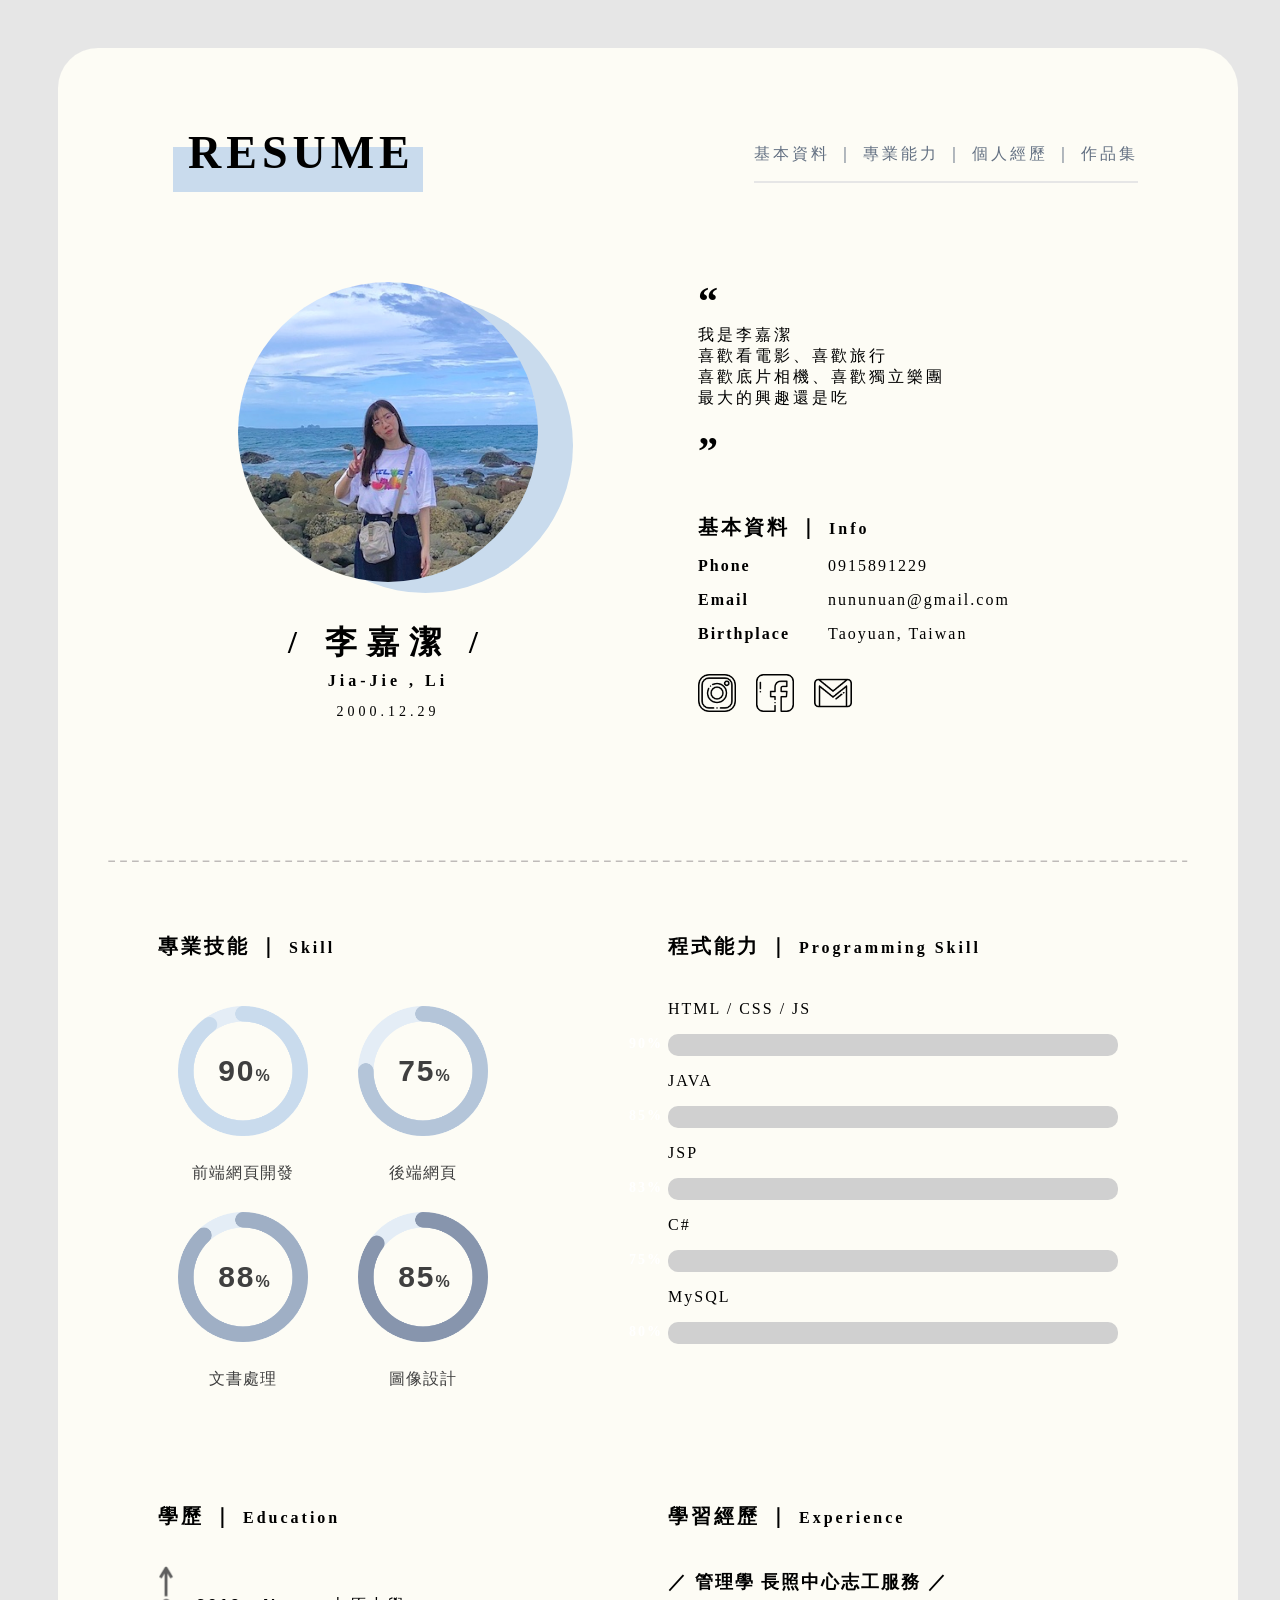
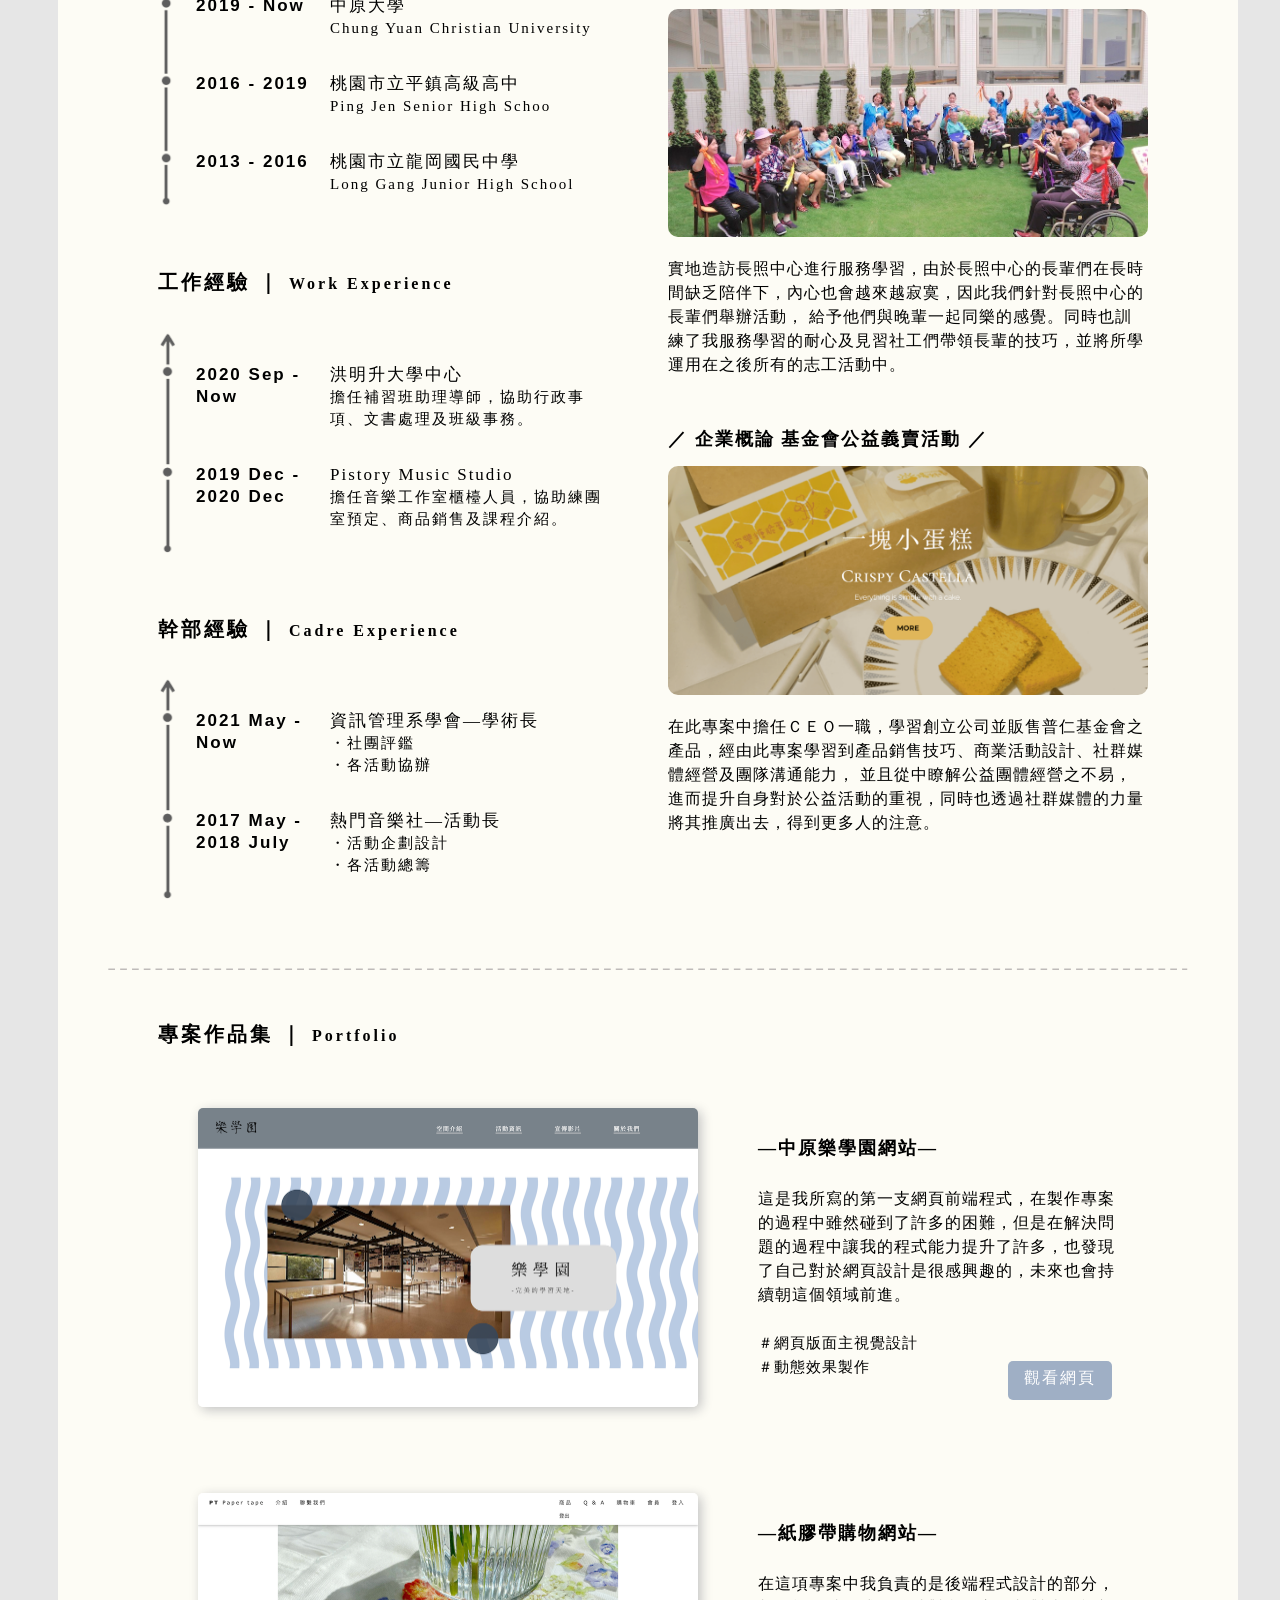
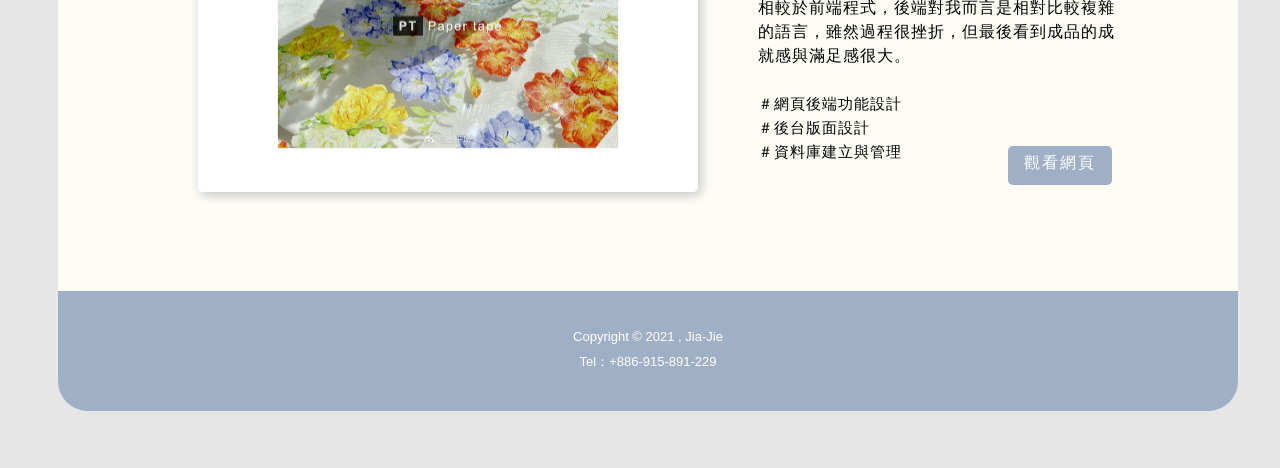
==== commit 76577123: "Add files via upload" ====
--- a/index.html
+++ b/index.html
@@ -76,8 +76,8 @@
                     <div class="col-xs-12 col-sm-6 col-md-3">
                         <div class="skill-item center-block">
                             <div class="chart-container">
-                                <div class="chart " data-percent="85" data-bar-color="#C9DBED">
-                                    <span class="percent" data-after="%">85</span>
+                                <div class="chart " data-percent="90" data-bar-color="#C9DBED">
+                                    <span class="percent" data-after="%">90</span>
                                 </div>
                             </div>
                             <p>前端網頁開發</p>
@@ -104,8 +104,8 @@
                     <div class="col-xs-12 col-sm-6 col-md-3">
                         <div class="skill-item center-block">
                             <div class="chart-container">
-                                <div class="chart " data-percent="90" data-bar-color="#9FAFC5">
-                                    <span class="percent" data-after="%">90</span>
+                                <div class="chart " data-percent="88" data-bar-color="#9FAFC5">
+                                    <span class="percent" data-after="%">88</span>
                                 </div>
                             </div>
                             <p>文書處理</p>
@@ -118,8 +118,8 @@
                     <div class="col-xs-12 col-sm-6 col-md-3">
                         <div class="skill-item center-block">
                             <div class="chart-container">
-                                <div class="chart " data-percent="80" data-bar-color="#8795AD">
-                                    <span class="percent" data-after="%">80</span>
+                                <div class="chart " data-percent="85" data-bar-color="#8795AD">
+                                    <span class="percent" data-after="%">85</span>
                                 </div>
                             </div>
                             <p>圖像設計</p>
@@ -134,8 +134,8 @@
             <div class="b-bar">
                 <p>HTML / CSS / JS</p>
                 <div class="progress">
-                    <div class="progress-bar" data-progress="92">
-                        <span>92%</span>
+                    <div class="progress-bar" data-progress="90">
+                        <span>90%</span>
                     </div>
                 </div>
                 <p>JAVA</p>
@@ -222,7 +222,7 @@
                     <table class="bg">
                         <tr>
                             <td class="th">2017 May -<br>2018 July</td>
-                            <td class="tp">熱門音樂社—活動長<br><span class="small">・活動企劃總協<br>・各活動協辦</span></td>
+                            <td class="tp">熱門音樂社—活動長<br><span class="small">・活動企劃設計<br>・各活動總籌</span></td>
                         </tr>
                     </table>
                 </div>
@@ -287,7 +287,7 @@
     </section>
     <footer>
         <div class="foot">
-            <p>Copyright © 2021<br>Tel：+886-915-891-229</p>
+            <p>Copyright © 2021 , Jia-Jie<br>Tel：+886-915-891-229</p>
         </div>
     </footer>
 
--- a/R.css
+++ b/R.css
@@ -1,14 +1,12 @@
-
 @import url(https://fonts.googleapis.com/earlyaccess/cwtexfangsong.css);
-
-
+*{
+    font-family: 'cwTeXFangSong', serif;
+}
 body{
     background-color: #e6e6e6;
     position: absolute;
     left: 50%;
     transform: translate(-50%);
-    font-family: ‘cwTeXFangSong’, serif;
-
 }
 .big{
     width: 1180px;
@@ -78,7 +76,7 @@
     position: absolute; 
     left: 0px;
     opacity: 0;
-    transition: opacity .3s;
+    transition: opacity .2s;
 
 }
 .p1:hover .pic-aft{
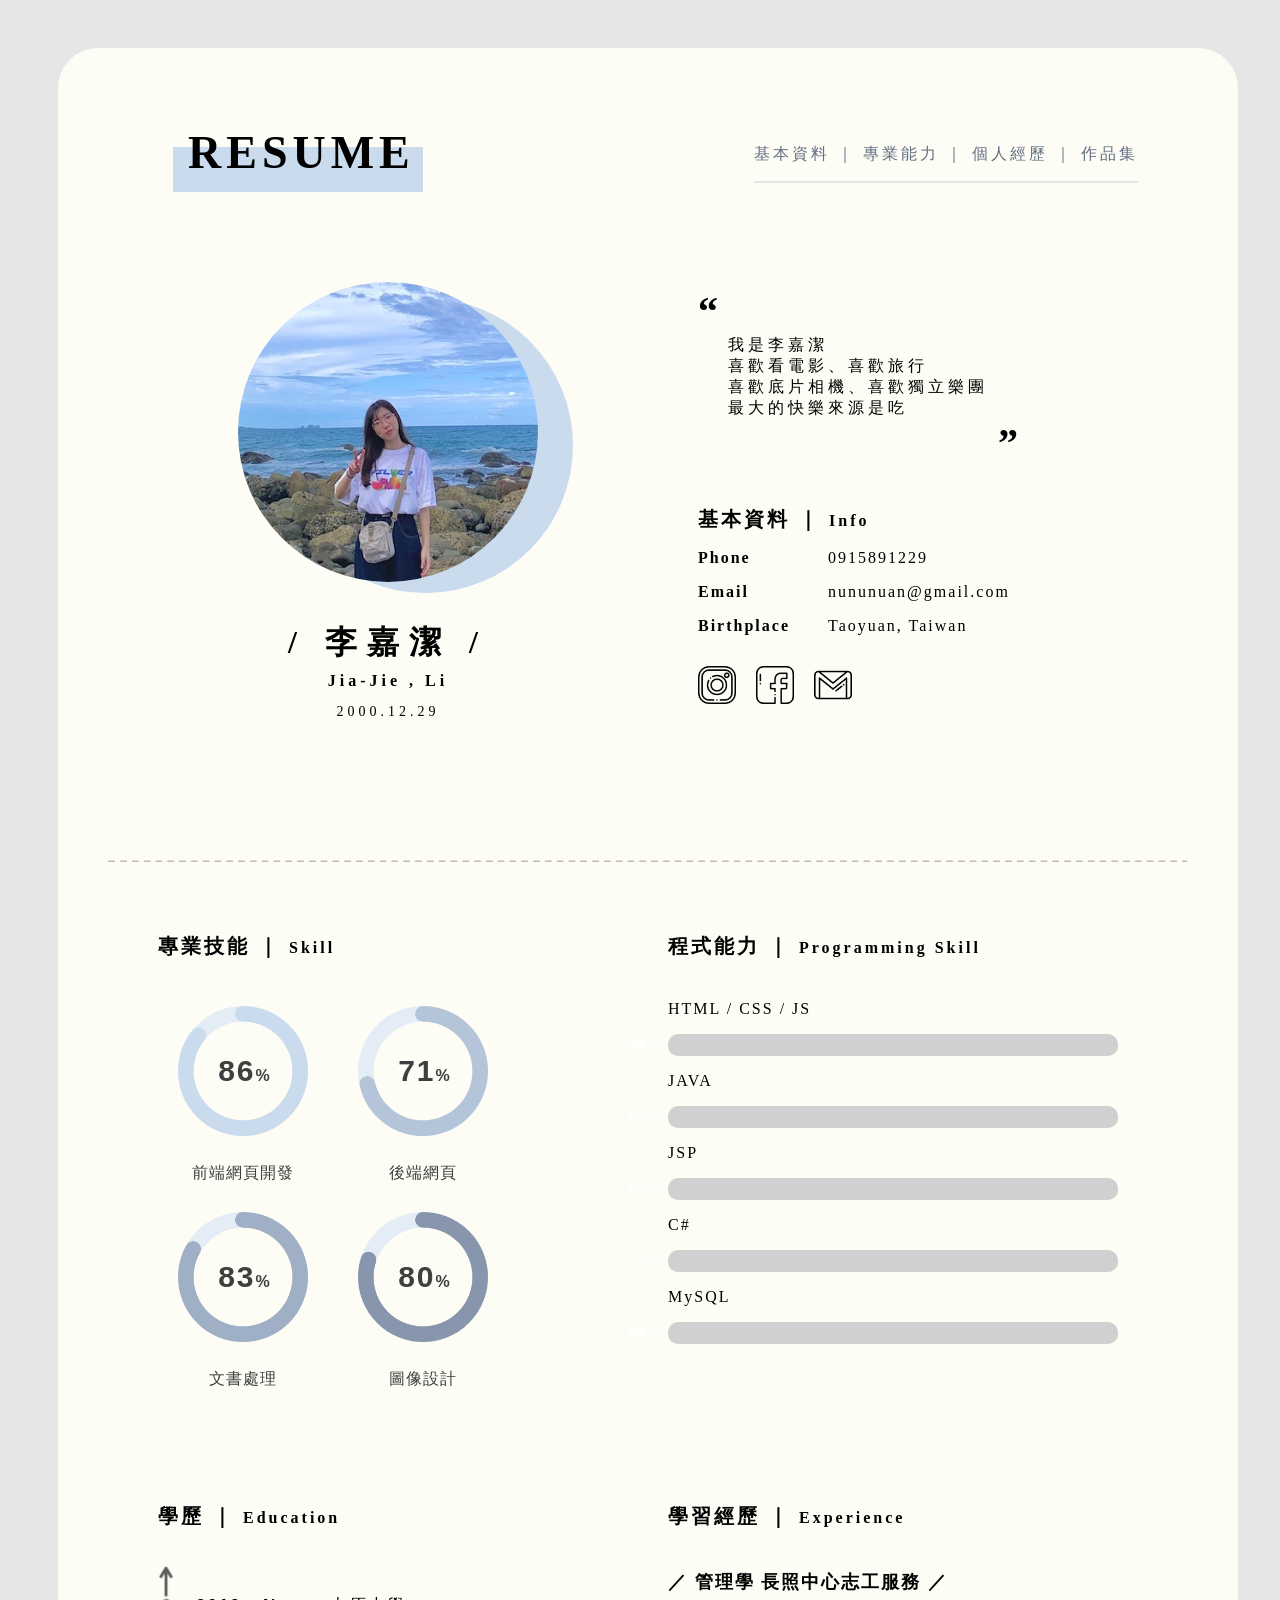
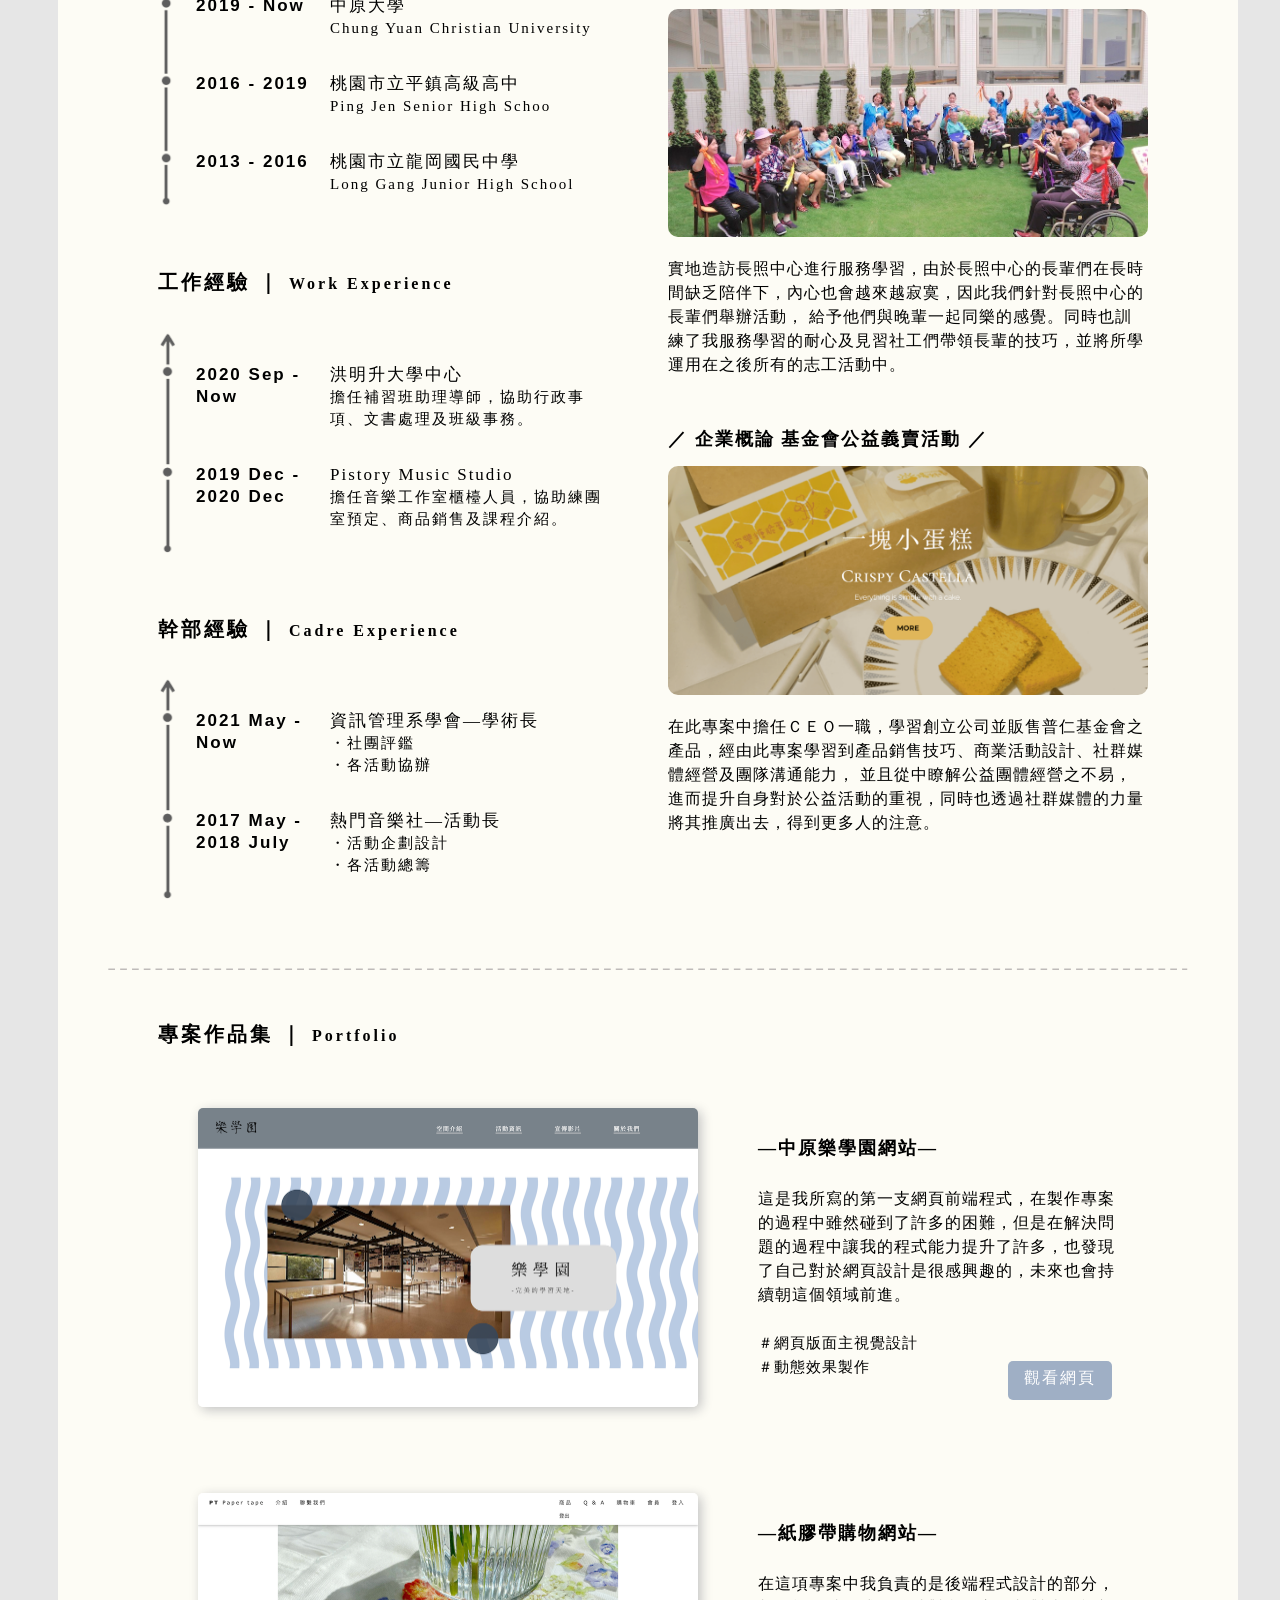
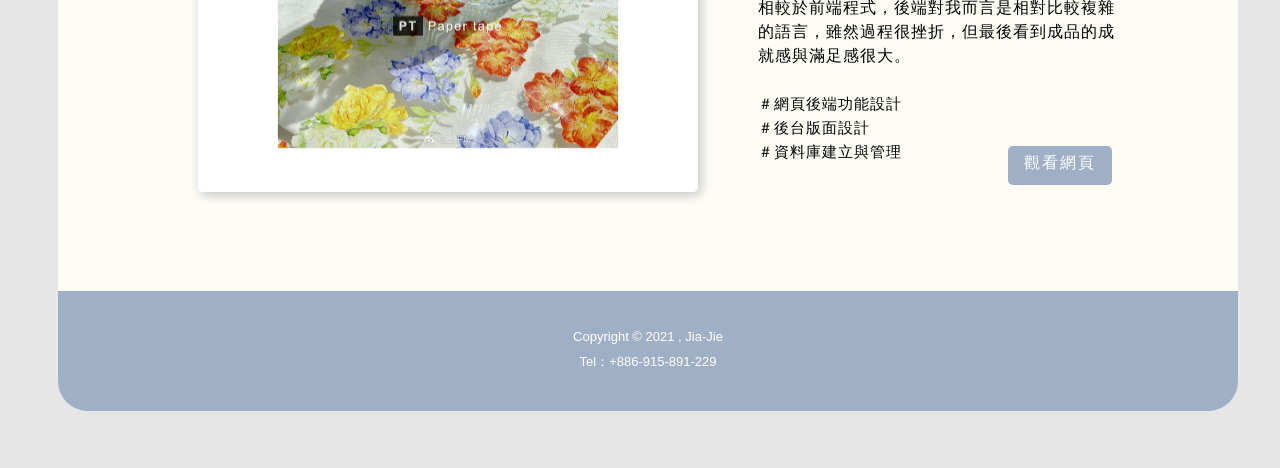
==== commit 7b55e69b: "Add files via upload" ====
--- a/index.html
+++ b/index.html
@@ -39,9 +39,11 @@
                 <p>我是李嘉潔<br>
                    喜歡看電影、喜歡旅行<br>
                    喜歡底片相機、喜歡獨立樂團<br>
-                   最大的興趣還是吃
-                   <br><br></p>
-                <h1>”</h1>
+                   最大的快樂來源是吃<br>
+                </p>
+                <img src="img/info.png">
+                <h1>&emsp;&emsp;&emsp;&emsp;&emsp;&emsp;&emsp;&ensp;”</h1>
+
             </div>
             <div class="t3">
                 <h1>基本資料 ｜ <span>Info</span></h1>
@@ -231,7 +233,8 @@
                 <h1>學習經歷 ｜ <span>Experience</span></h1>
                 <div class="c1">
                     <h2>／ 管理學 <span class="small"> 長照中心志工服務 ／</span></h2>
-                    <img src="img/c1-1.jpg" onmouseover="this.src=' img/c1-2.png ';" onmouseout="this.src=' img/c1-1.jpg ';" width="450px">
+                    <img src="img/c1-1.jpg">
+                    <img src="img/c1-2.png" class="c1-p2">
                     <p>實地造訪<span>長照中心進行服務學習</span>，由於長照中心的長輩們在長時間缺乏陪伴下，內心也會越來越寂寞，因此我們針對長照中心的長輩們舉辦活動，
                         給予他們與晚輩一起同樂的感覺。同時也訓練了我服務學習的<span>耐心</span>及<span>見習社工</span>們帶領長輩的技巧，並將所學運用在之後所有的志工活動中。</p>
                     <div class="b8-icon-1">
@@ -241,7 +244,8 @@
                 </div>
                 <div class="c2">
                     <h2>／ 企業概論 <span class="small"> 基金會公益義賣活動 ／</span></h2>
-                    <img src="img/c2-1.png" onmouseover="this.src=' img/c2-2.png ';" onmouseout="this.src=' img/c2-1.png ';" width="450px">
+                    <img src="img/c2-1.png">
+                    <img src="img/c2-2.png" class="c2-p2">
                     <p>在此專案中<span>擔任ＣＥＯ</span>一職，學習創立公司並販售普仁基金會之產品，經由此專案學習到<span>產品銷售技巧、商業活動設計、社群媒體經營及團隊溝通能力</span>，
                         並且從中瞭解公益團體經營之不易，進而提升自身對於公益活動的重視，同時也透過社群媒體的力量將其推廣出去，得到更多人的注意。
                     </p>
--- a/R.css
+++ b/R.css
@@ -1,6 +1,5 @@
-@import url(https://fonts.googleapis.com/earlyaccess/cwtexfangsong.css);
 *{
-    font-family: 'cwTeXFangSong', serif;
+    font-family: 'Times New Roman', Times, serif;
 }
 body{
     background-color: #e6e6e6;
@@ -33,6 +32,10 @@
     text-decoration:none;
     color: #637082;
 }
+a:hover{
+    color: #263344;
+    font-weight: 700;
+}
 
 /*Info========================================*/
 .s1{
@@ -54,6 +57,7 @@
     left: -50px;
     top: -20px;
     z-index: 1;
+    font-family: 'Times New Roman', Times, serif;
 }
 .cb1{
     width: 250px;
@@ -111,7 +115,7 @@
 }
 .b2{
     position: absolute;
-    top: 210px;
+    top: 220px;
     left: 600px;
     width: 450px;
     height: 560px;
@@ -124,9 +128,28 @@
 }
 .t2 p{
     font-size: 16px;
-    letter-spacing: 3px;
+    letter-spacing: 4px;
     margin: 0px;
-}
+    position: relative;
+    left: 30px;
+    transition: .3s;
+    z-index: 1;
+    width: 350px;
+}
+.t2 p:hover{
+    letter-spacing: 5px;
+}
+.t2 img{
+    width: 400px;
+    position: absolute;
+    top: 10px;
+    left: 10px;
+    opacity: 0;
+}
+.t2 p:hover +img{
+    opacity: 0.75;
+}
+
 .t3{
     margin-top: 40px;
 }
@@ -464,10 +487,21 @@
 .c1{
     margin-top: 40px;
 }
+.c1-p2{
+    position: absolute;
+    left: 0px;
+    opacity: 0;
+    transition: .4s;
+}
 .c2{
     margin-top: 50px;
 }
-/*hover互動===================*/
+.c2-p2{
+    position: absolute;
+    left: 0px;
+    opacity: 0;
+    transition: .4s;
+}
 .b8-icon-1 img{
     opacity: 0;
 }
@@ -478,7 +512,9 @@
 .c1:hover .b8-icon-1 img{
     opacity: 1;
 }
-
+.c1:hover .c1-p2{
+    opacity: 1;
+}
 .b8-icon-2 img{
     opacity: 0;
 }
@@ -489,8 +525,10 @@
 .c2:hover .b8-icon-2 img{
     opacity: 1;
 }
-
-    
+.c2:hover .c2-p2{
+    opacity: 1;
+}
+
 
 /*作品集================================================*/
 .s4{
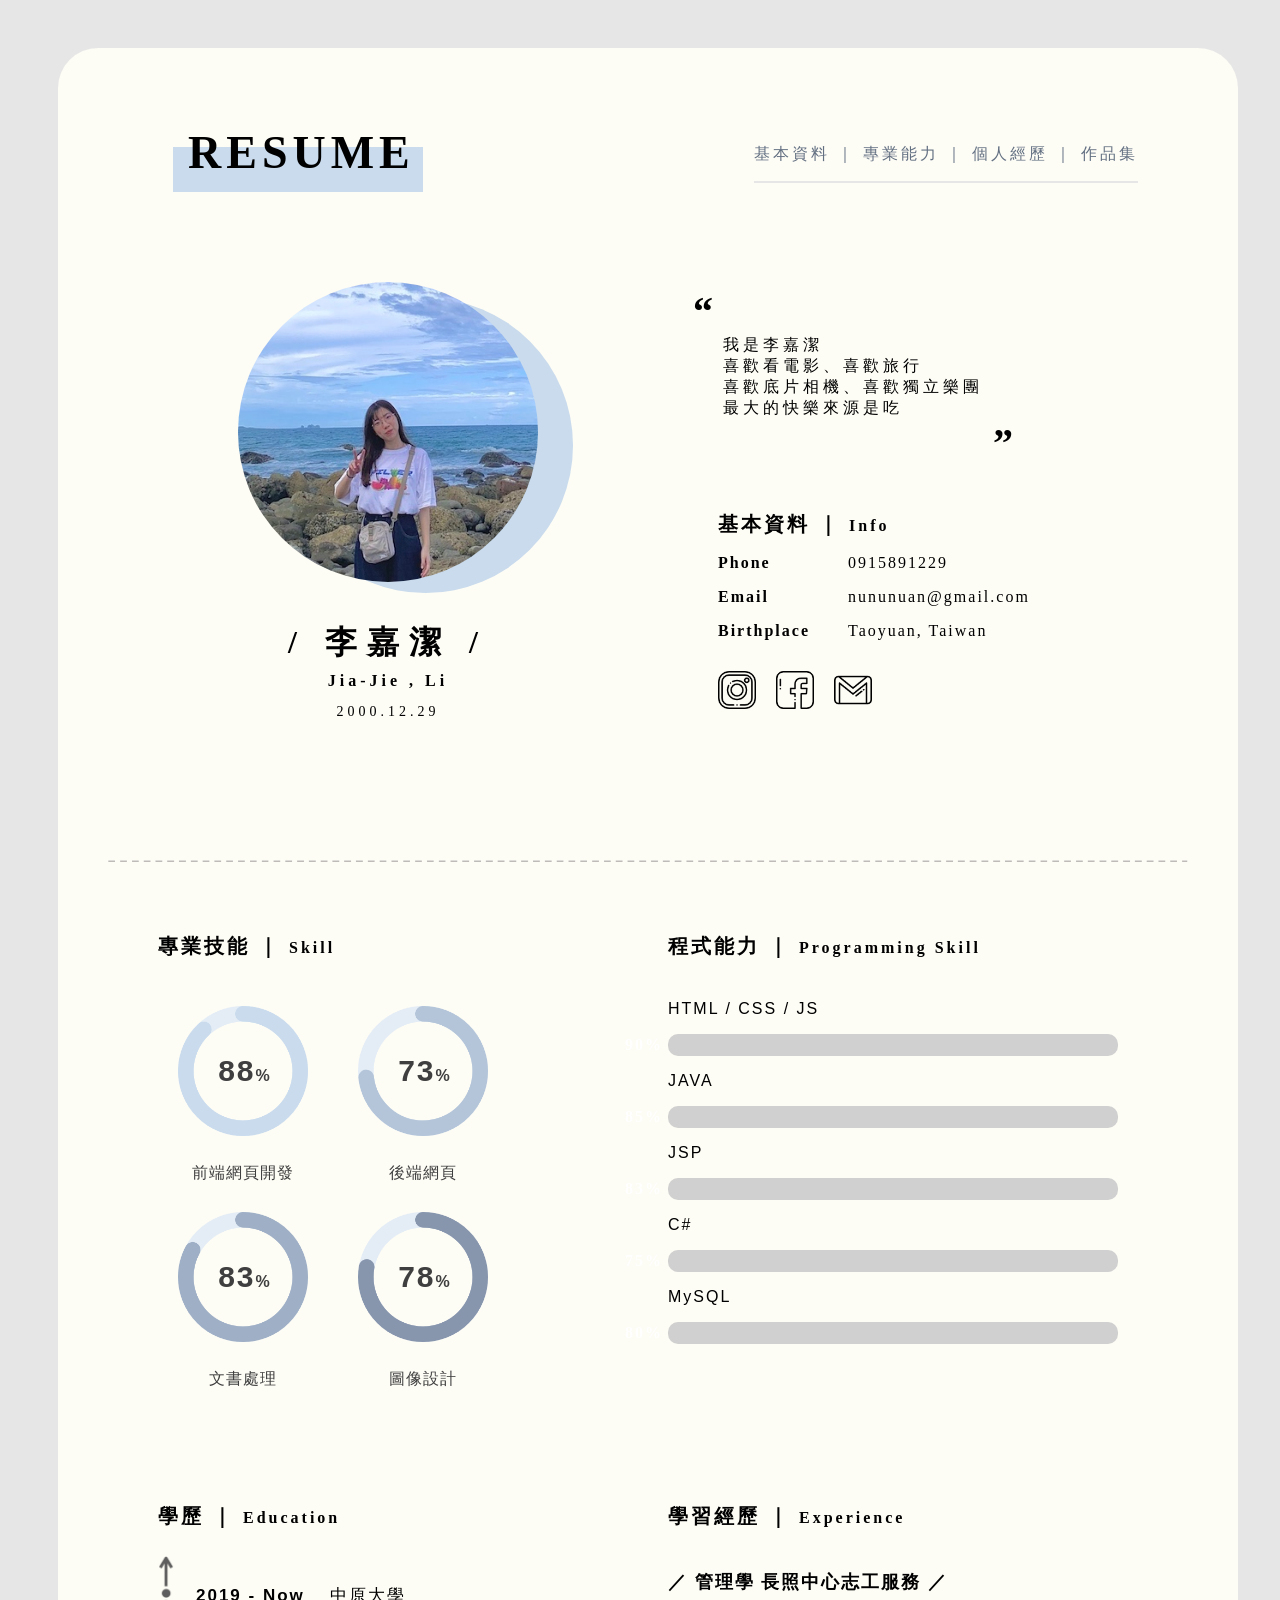
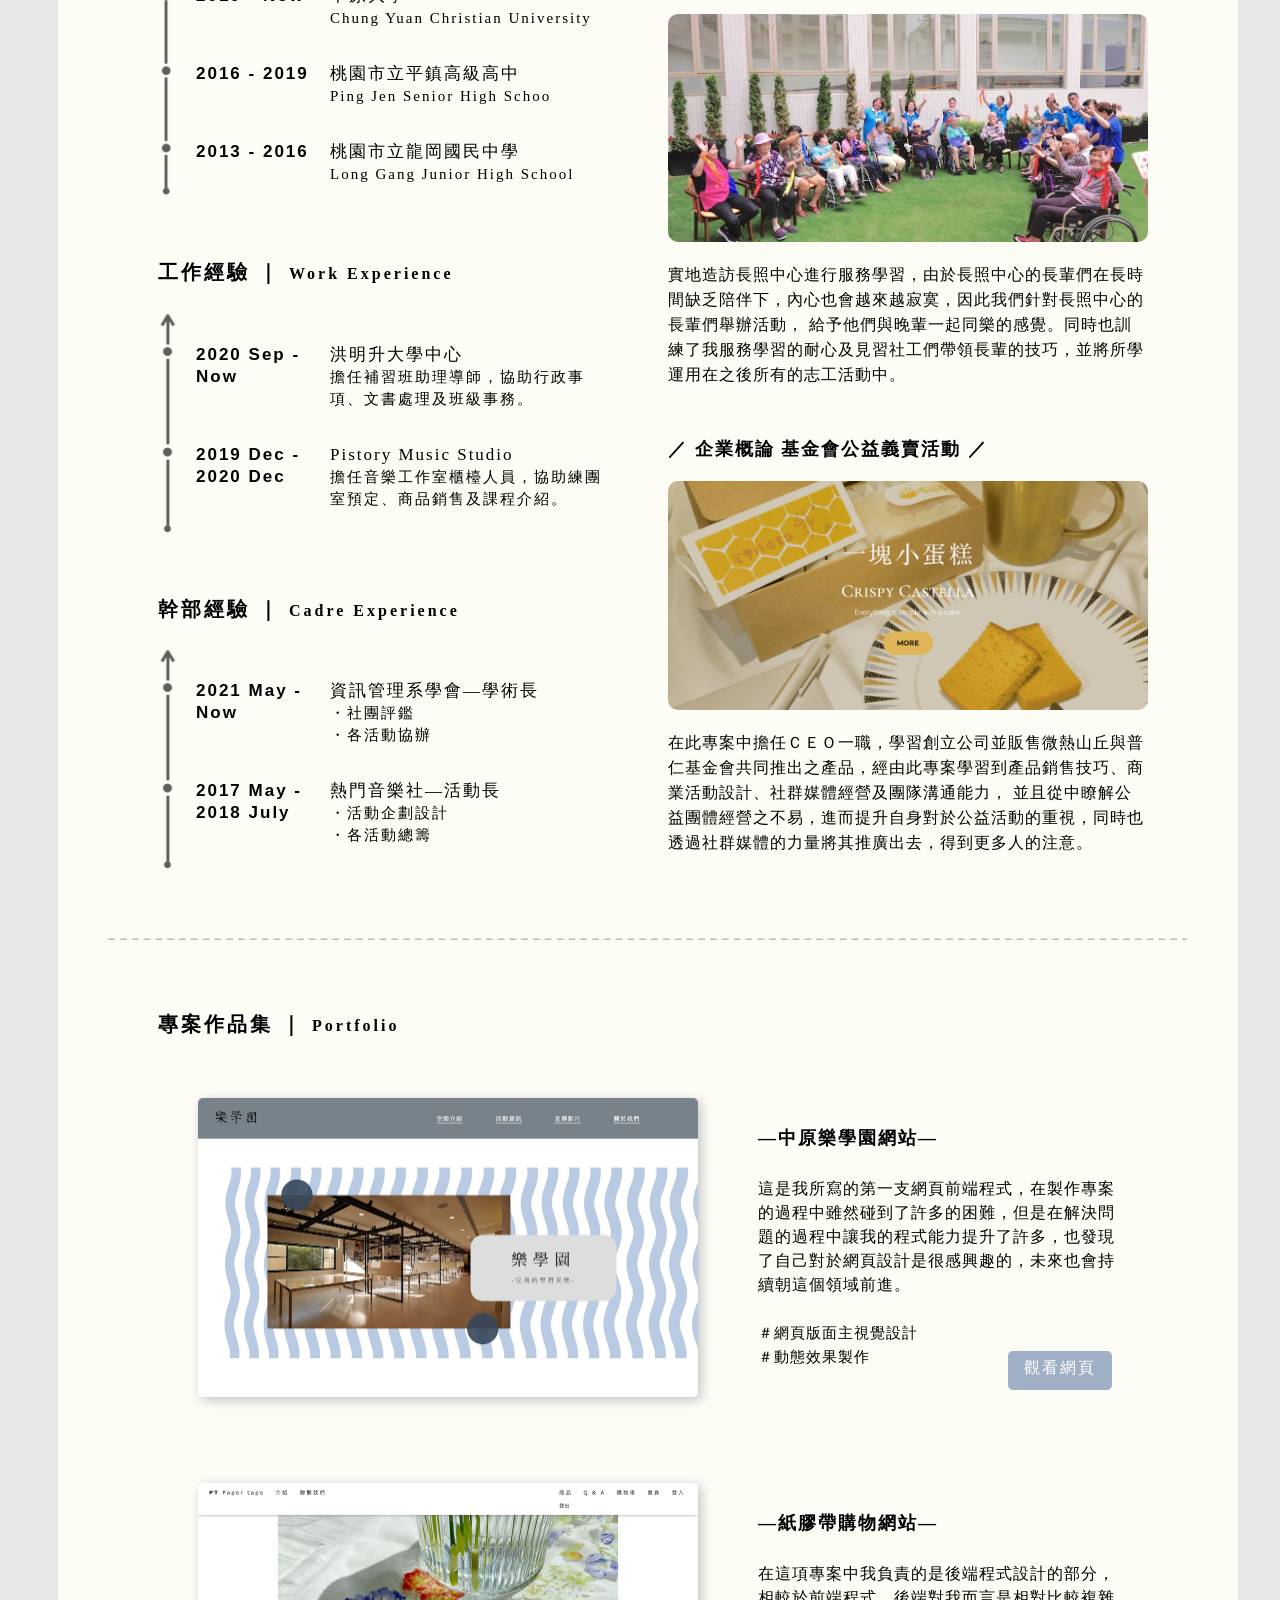
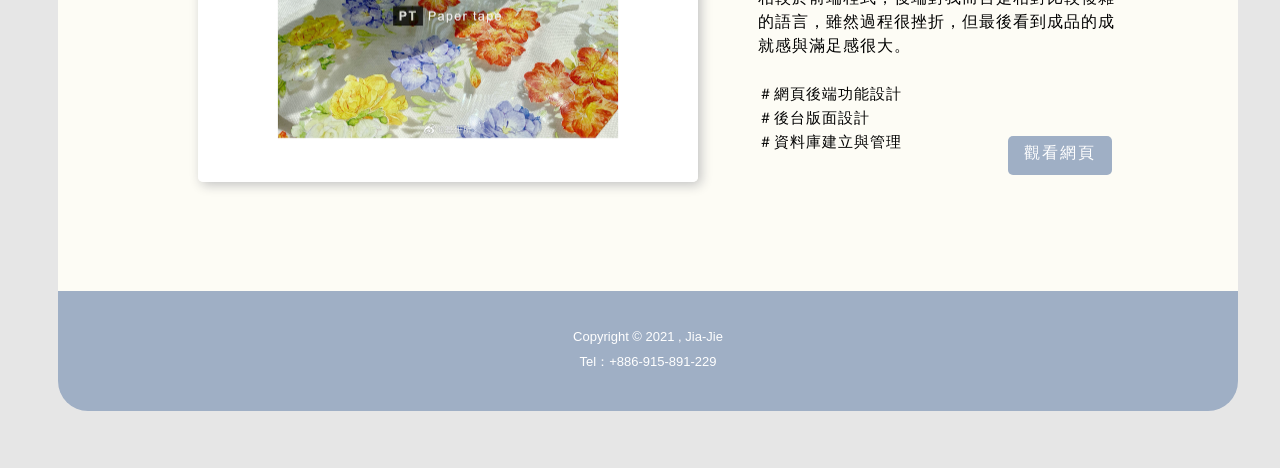
==== commit 00068570: "Add files via upload" ====
--- a/index.html
+++ b/index.html
@@ -106,8 +106,8 @@
                     <div class="col-xs-12 col-sm-6 col-md-3">
                         <div class="skill-item center-block">
                             <div class="chart-container">
-                                <div class="chart " data-percent="88" data-bar-color="#9FAFC5">
-                                    <span class="percent" data-after="%">88</span>
+                                <div class="chart " data-percent="85" data-bar-color="#9FAFC5">
+                                    <span class="percent" data-after="%">85</span>
                                 </div>
                             </div>
                             <p>文書處理</p>
@@ -120,8 +120,8 @@
                     <div class="col-xs-12 col-sm-6 col-md-3">
                         <div class="skill-item center-block">
                             <div class="chart-container">
-                                <div class="chart " data-percent="85" data-bar-color="#8795AD">
-                                    <span class="percent" data-after="%">85</span>
+                                <div class="chart " data-percent="80" data-bar-color="#8795AD">
+                                    <span class="percent" data-after="%">80</span>
                                 </div>
                             </div>
                             <p>圖像設計</p>
@@ -246,12 +246,12 @@
                     <h2>／ 企業概論 <span class="small"> 基金會公益義賣活動 ／</span></h2>
                     <img src="img/c2-1.png">
                     <img src="img/c2-2.png" class="c2-p2">
-                    <p>在此專案中<span>擔任ＣＥＯ</span>一職，學習創立公司並販售普仁基金會之產品，經由此專案學習到<span>產品銷售技巧、商業活動設計、社群媒體經營及團隊溝通能力</span>，
+                    <p>在此專案中<span>擔任ＣＥＯ</span>一職，學習創立公司並販售微熱山丘與普仁基金會共同推出之產品，經由此專案學習到<span>產品銷售技巧、商業活動設計、社群媒體經營及團隊溝通能力</span>，
                         並且從中瞭解公益團體經營之不易，進而提升自身對於公益活動的重視，同時也透過社群媒體的力量將其推廣出去，得到更多人的注意。
                     </p>
                     <div class="b8-icon-2">
-                        <img src="img/cake-1.png" style="width: 80px; position: absolute; left: -75px; top: 860px;">
-                        <img src="img/cake-2.png" style="width: 80px; position: absolute; left: 485px; top: 800px; ">
+                        <img src="img/cake-1.png" style="width: 80px; position: absolute; left: -75px; top: 910px;">
+                        <img src="img/cake-2.png" style="width: 80px; position: absolute; left: 485px; top: 820px; ">
                     </div>
                 </div>
                 
--- a/R.css
+++ b/R.css
@@ -122,6 +122,9 @@
     /*background-color: rgb(238, 238, 238);*/
     padding-left: 40px;
 }
+.t2{
+    margin-left: -5px;
+}
 .t2 h1{
     font-size: 40px;
     margin: 0px;
@@ -151,7 +154,8 @@
 }
 
 .t3{
-    margin-top: 40px;
+    margin-top: 45px;
+    margin-left: 20px;
 }
 .t3 h1{
     font-size: 20px;
@@ -180,7 +184,7 @@
 }
 
 
-/*Skill=======================================*/
+/*Skill===========================================*/
 .s2{
     height: 590px;
     /*background-color: #fff;*/
@@ -296,11 +300,11 @@
 }
 .b-bar{
     margin-top: 40px;
+    letter-spacing: 2px;
+}
+.b-bar p{
+    font-size: 16px;
     font-family: Verdana, Geneva, Tahoma, sans-serif;
-    letter-spacing: 2px;
-}
-.b-bar p{
-    font-size: 16px;
 }
 .progress{
     width: 100%;
@@ -316,6 +320,7 @@
     border-radius: 10px;
     position: relative;
     transition: all 2s;
+    font-family: Arial, Helvetica, sans-serif;
 }
 .progress-bar span{
     position: absolute;
@@ -323,7 +328,7 @@
     right: 0;
     color: #fff;
     font-weight: 600;
-    font-size: 14px;
+    font-size: 16px;
     margin-top: 2px;
     margin-right: 5px;
 }
@@ -335,7 +340,7 @@
     display: flex;
 }
 .s3{
-    height: 1100px;
+    height: 1070px;
     /*background-color: rgb(206, 206, 206);*/
 }
 .b5{
@@ -356,12 +361,12 @@
 .b5 img{
     height: 240px;
     position: relative;
-    top: 20px;
+    top: 10px;
 }
 .b6{
     position: relative;
     left: 100px;
-    top: 60px;
+    top: 50px;
     width: 450px;
     height: 300px;
     /*background-color: rosybrown;*/
@@ -376,12 +381,12 @@
 .b6 img{
     height: 220px;
     position: relative;
-    top: 20px;
+    top: 10px;
 }
 .b7{
     position: relative;
     left: 100px;
-    top: 90px;
+    top: 70px;
     height: 280px;
     width: 450px;
     /*background-color: royalblue;*/
@@ -396,7 +401,7 @@
 .b7 img{
     height: 220px;
     position: relative;
-    top: 20px;
+    top: 10px;
 }
 table {
     /*border: 1px solid;*/
@@ -435,21 +440,21 @@
 .b5 table{
     position: relative;
     left: 25px;
-    top: -203px;
+    top: -213px;
     margin-bottom: 18px;
     height: 60px;
 }
 .b6 table{
     position: relative;
     left: 25px;
-    top: -181px;
+    top: -191px;
     margin-bottom: 18px;
     height: 82px;
 }
 .b7 table{
     position: relative;
     left: 25px;
-    top: -181px;
+    top: -191px;
     margin-bottom: 18px;
     height: 82px;
 }
@@ -479,10 +484,11 @@
 .b8 h2{
     font-size: 18px;
     letter-spacing: 2px;
+    margin-bottom: 20px;
 }
 .b8 p{
     letter-spacing: 1px;
-    line-height: 24px;
+    line-height: 25px;
 }
 .c1{
     margin-top: 40px;
@@ -491,7 +497,7 @@
     position: absolute;
     left: 0px;
     opacity: 0;
-    transition: .4s;
+    transition: .3s;
 }
 .c2{
     margin-top: 50px;
@@ -500,7 +506,7 @@
     position: absolute;
     left: 0px;
     opacity: 0;
-    transition: .4s;
+    transition: .3s;
 }
 .b8-icon-1 img{
     opacity: 0;
@@ -532,7 +538,7 @@
 
 /*作品集================================================*/
 .s4{
-    height: 900px;
+    height: 930px;
     /*background-color: thistle;*/
 }
 .b9{
@@ -540,7 +546,7 @@
     height: 850px;
     position: relative;
     left: 100px;
-    top: 30px;
+    top: 50px;
     /*background-color: lightblue;*/
 }
 .b9 h1{
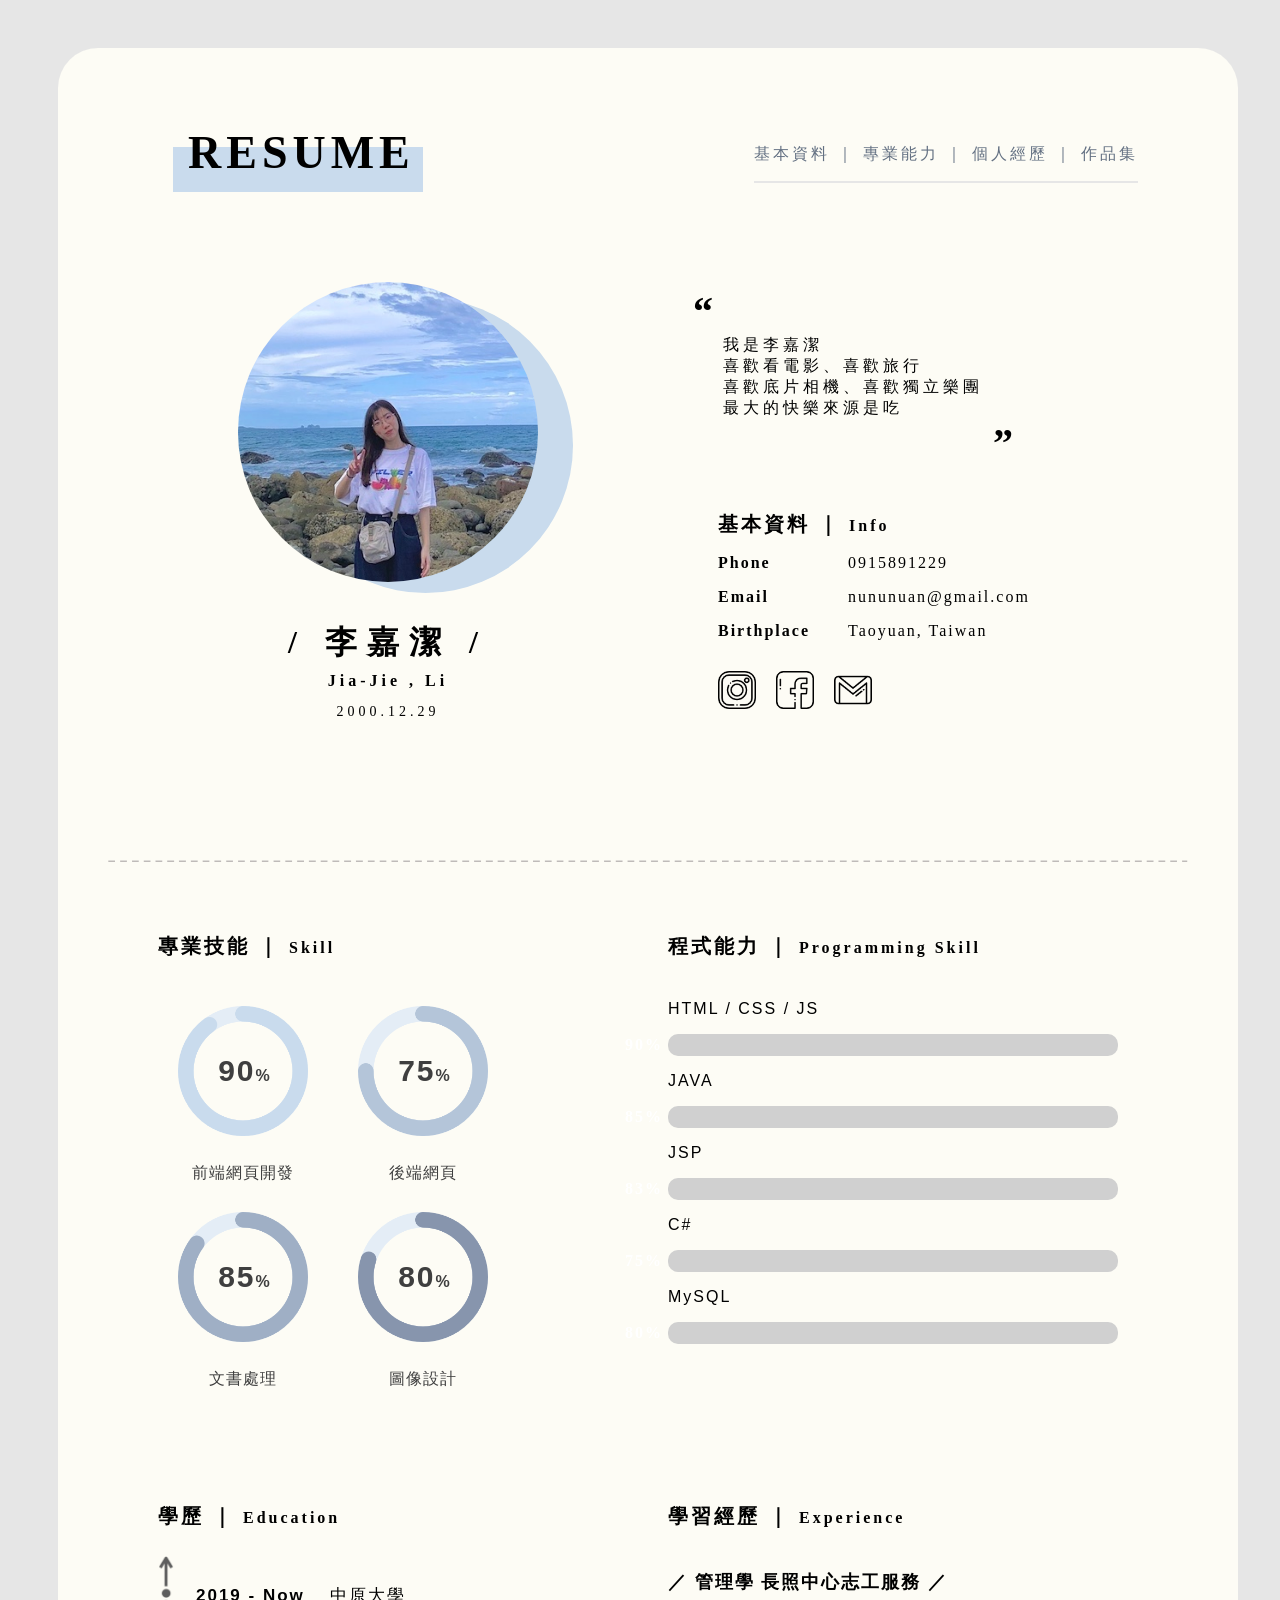
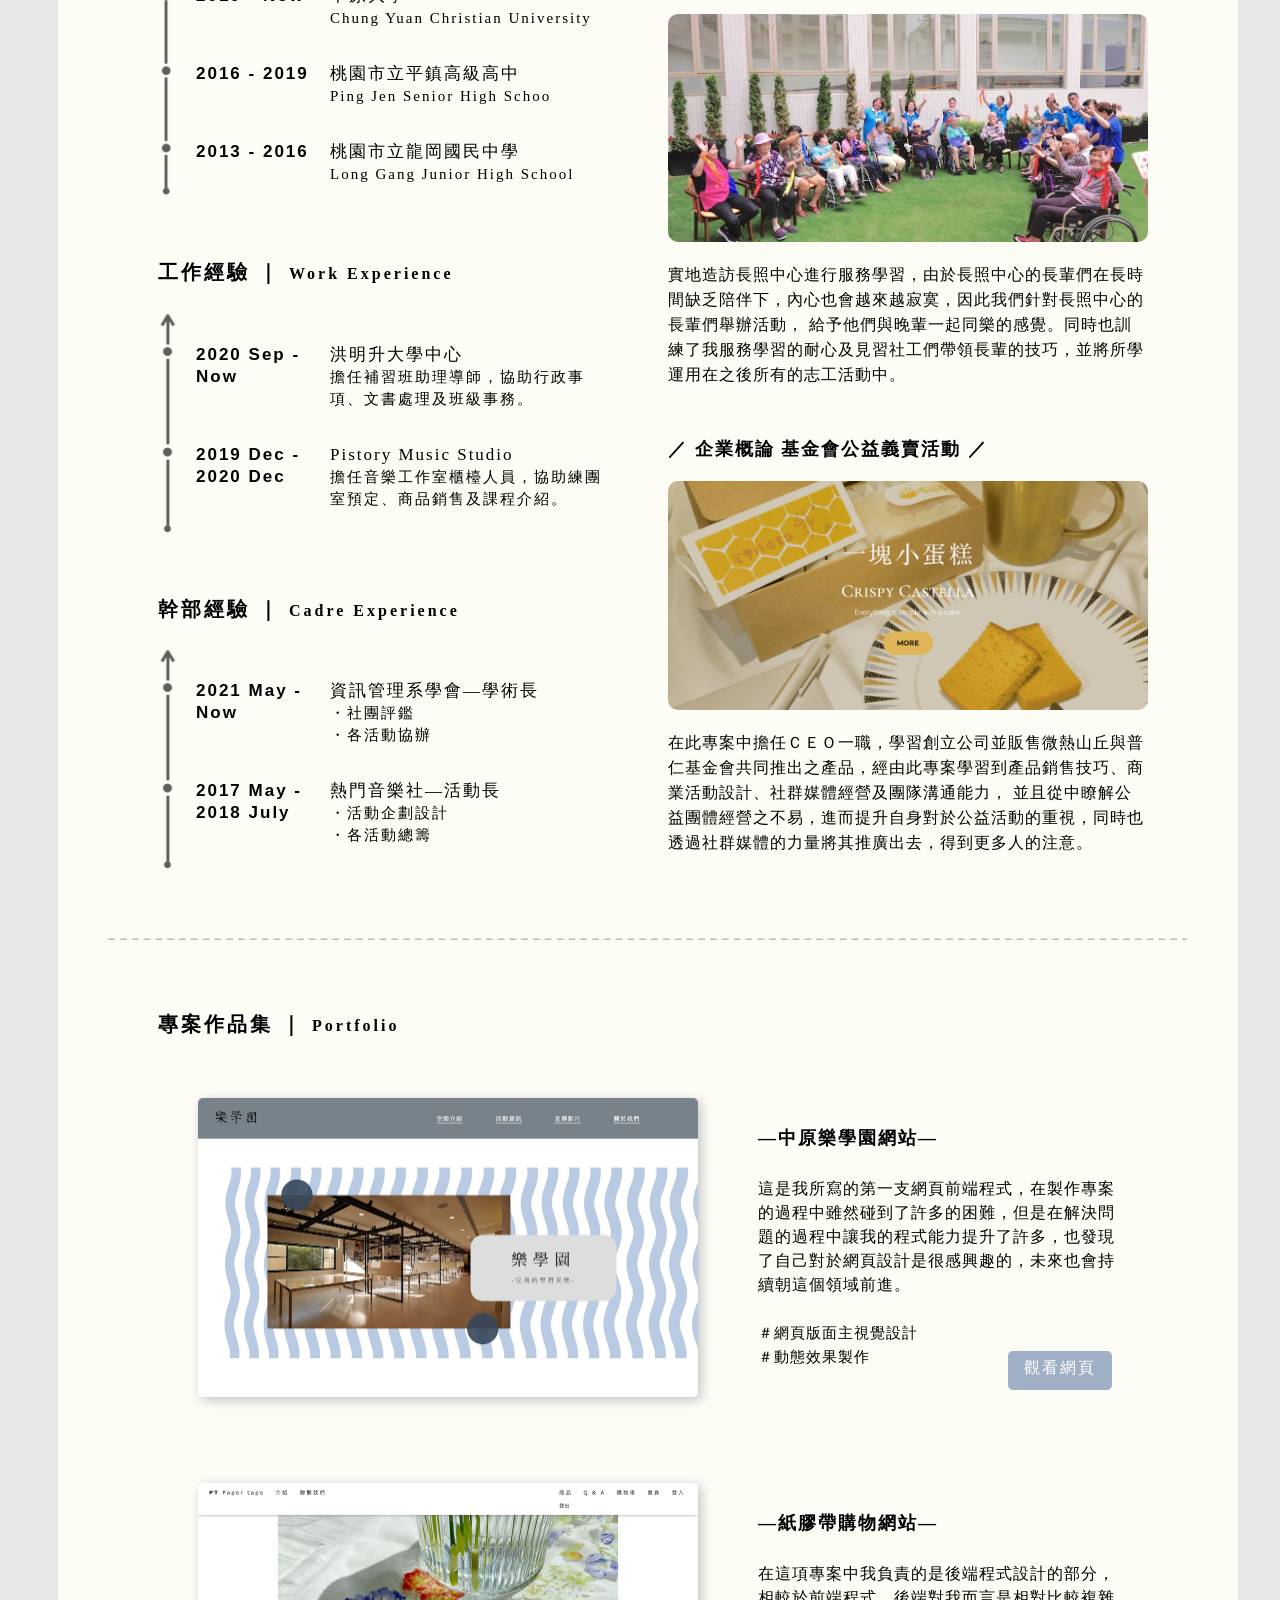
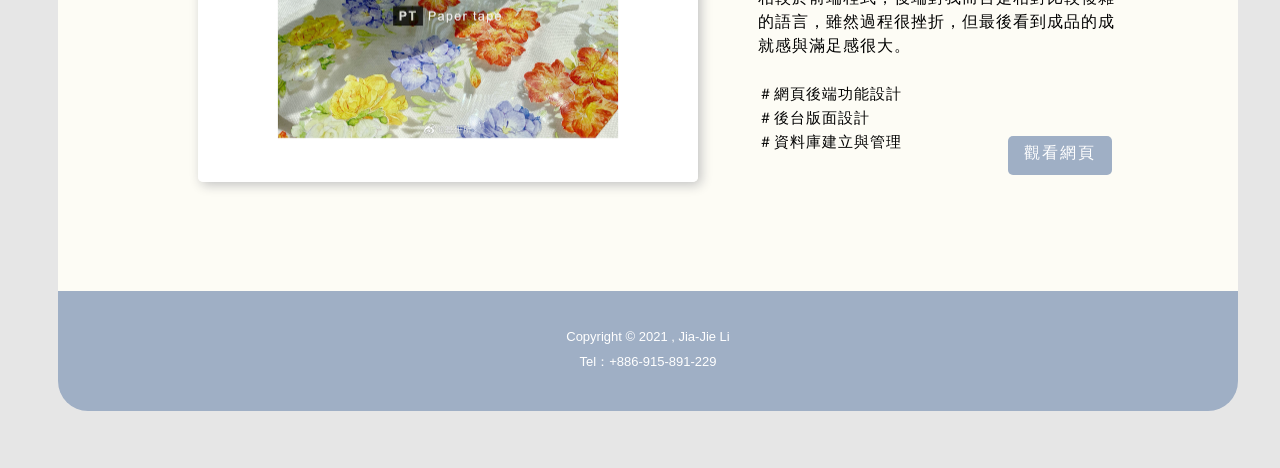
==== commit 962ecd7c: "Add files via upload" ====
--- a/index.html
+++ b/index.html
@@ -43,7 +43,6 @@
                 </p>
                 <img src="img/info.png">
                 <h1>&emsp;&emsp;&emsp;&emsp;&emsp;&emsp;&emsp;&ensp;”</h1>
-
             </div>
             <div class="t3">
                 <h1>基本資料 ｜ <span>Info</span></h1>
@@ -291,7 +290,7 @@
     </section>
     <footer>
         <div class="foot">
-            <p>Copyright © 2021 , Jia-Jie<br>Tel：+886-915-891-229</p>
+            <p>Copyright © 2021 , Jia-Jie Li<br>Tel：+886-915-891-229</p>
         </div>
     </footer>
 
--- a/R.css
+++ b/R.css
@@ -80,7 +80,7 @@
     position: absolute; 
     left: 0px;
     opacity: 0;
-    transition: opacity .2s;
+    transition: opacity .3s;
 
 }
 .p1:hover .pic-aft{
@@ -143,10 +143,10 @@
     letter-spacing: 5px;
 }
 .t2 img{
-    width: 400px;
+    width: 410px;
     position: absolute;
     top: 10px;
-    left: 10px;
+    left: 0px;
     opacity: 0;
 }
 .t2 p:hover +img{
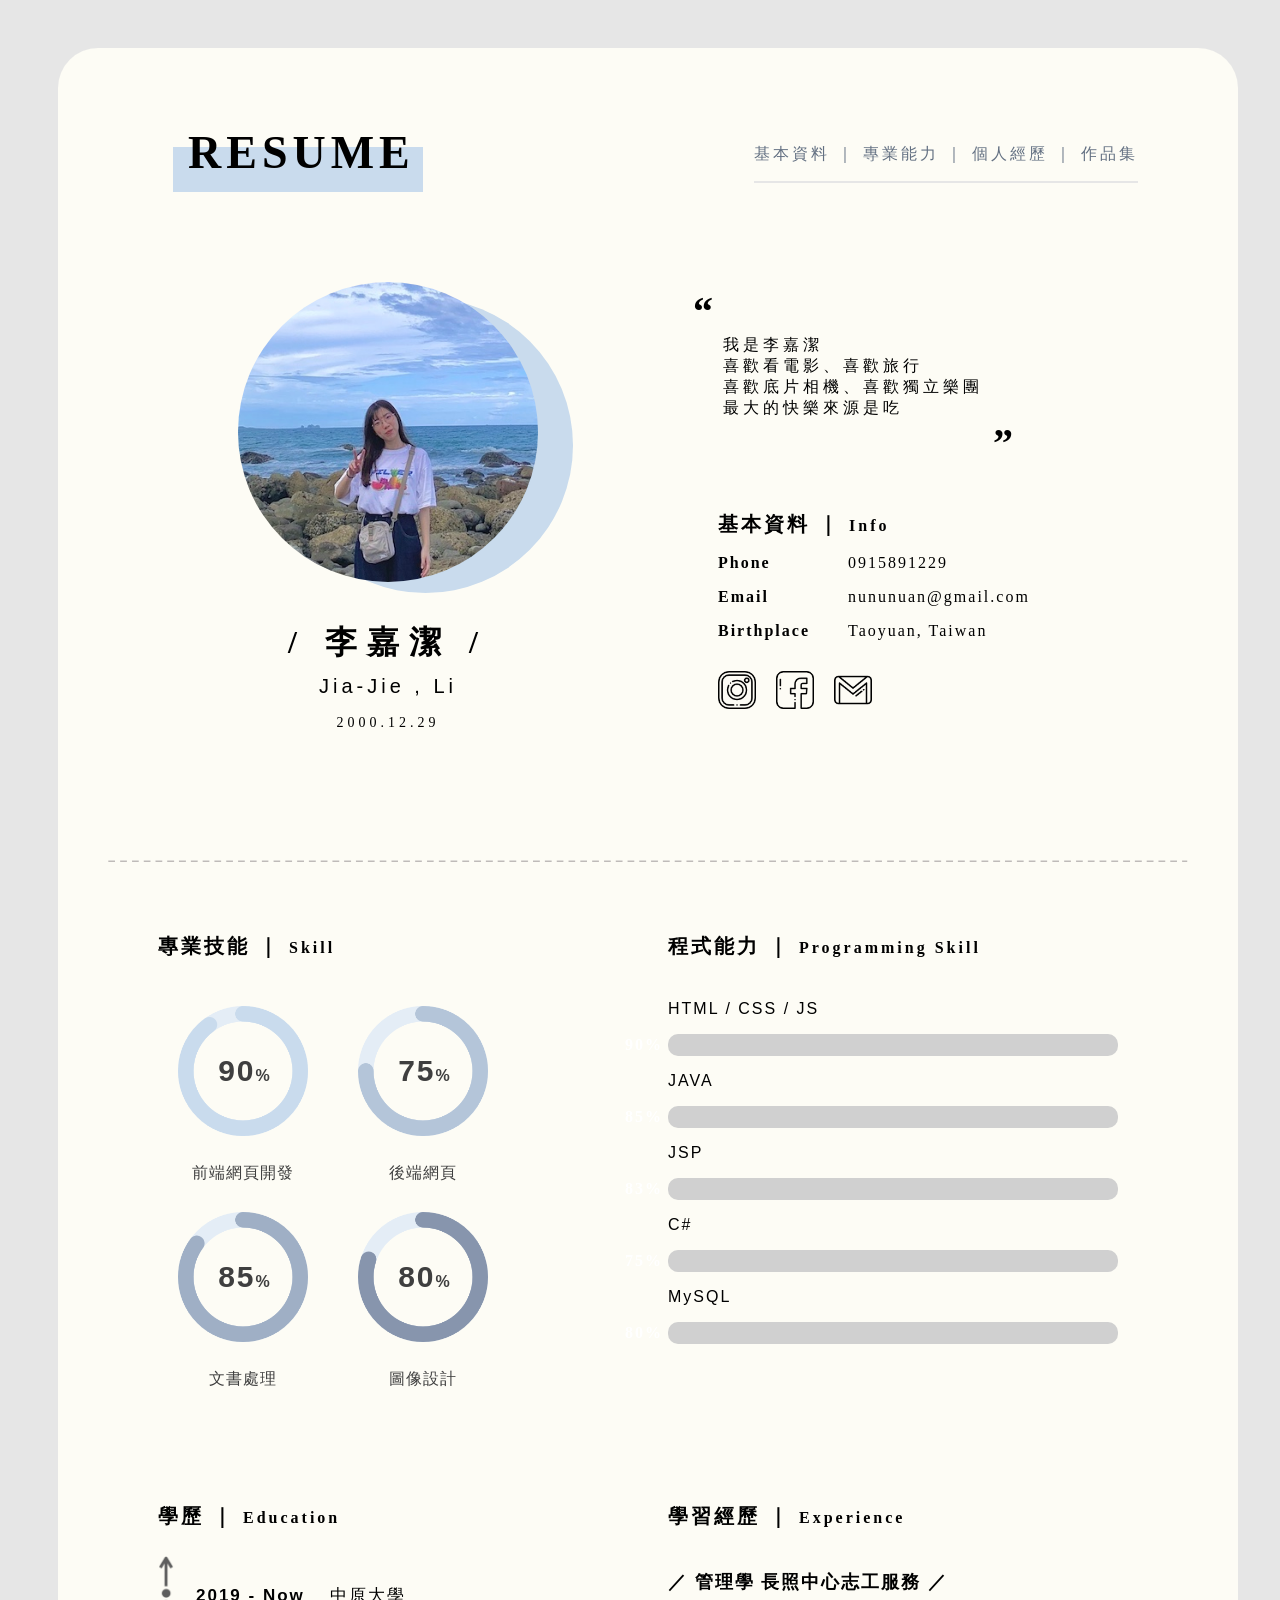
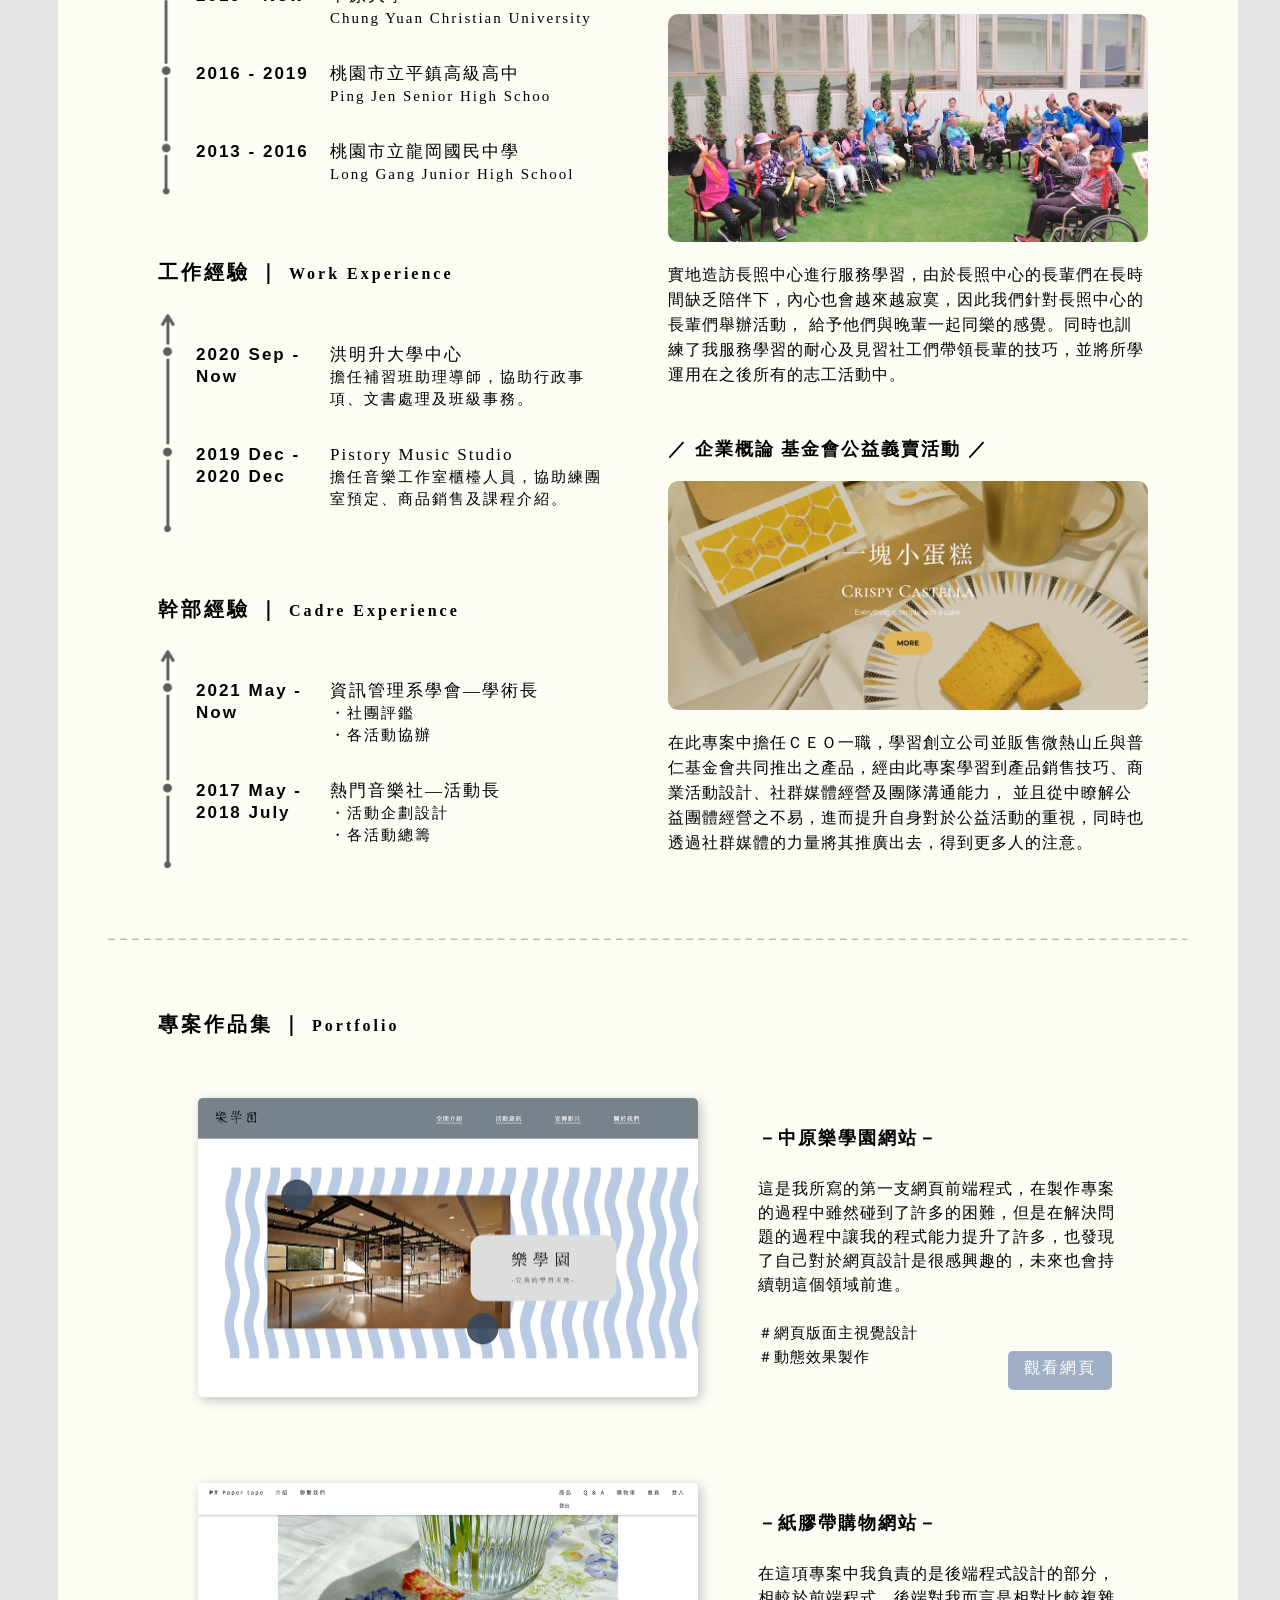
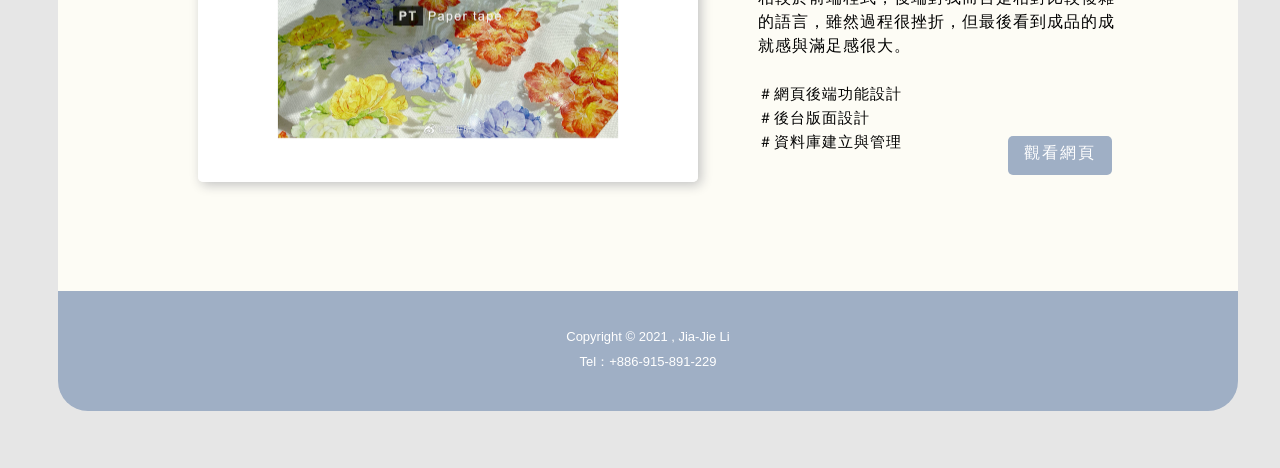
==== commit e548a4bd: "Add files via upload" ====
--- a/index.html
+++ b/index.html
@@ -265,7 +265,7 @@
             <h1>專案作品集 ｜ <span>Portfolio</span></h1>
             <div class="port-1">
                 <img src="img/port-1.png">
-                <h2>—中原樂學園網站—</h2>
+                <h2>－中原樂學園網站－</h2>
                 <p>這是我所寫的第一支網頁前端程式，在製作專案的過程中雖然碰到了許多的困難，但是在解決問題的過程中讓我的程式能力提升了許多，也發現了自己對於網頁設計是很感興趣的，未來也會持續朝這個領域前進。
                     <span><br><br>＃網頁版面主視覺設計<br>＃動態效果製作</span>
                 </p>
@@ -276,7 +276,7 @@
             </div>
             <div class="port-2">
                 <img src="img/port-2.png">
-                <h2>—紙膠帶購物網站—</h2>
+                <h2>－紙膠帶購物網站－</h2>
                 <p>在這項專案中我負責的是後端程式設計的部分，相較於前端程式，後端對我而言是相對比較複雜的語言，雖然過程很挫折，但最後看到成品的成就感與滿足感很大。
                     <span><br><br>＃網頁後端功能設計<br>＃後台版面設計<br>＃資料庫建立與管理</span>
                 </p>
--- a/R.css
+++ b/R.css
@@ -57,7 +57,6 @@
     left: -50px;
     top: -20px;
     z-index: 1;
-    font-family: 'Times New Roman', Times, serif;
 }
 .cb1{
     width: 250px;
@@ -81,7 +80,6 @@
     left: 0px;
     opacity: 0;
     transition: opacity .3s;
-
 }
 .p1:hover .pic-aft{
     opacity: 1;
@@ -97,8 +95,10 @@
     margin: 0px;
 }
 .t1 h2{
-    font-size: 16px;
+    font-size: 20px;
+    font-weight: normal;
     letter-spacing: 4px;
+    font-family: Arial, Helvetica, sans-serif;
 }
 .t1 p{
     font-size: 14px;
